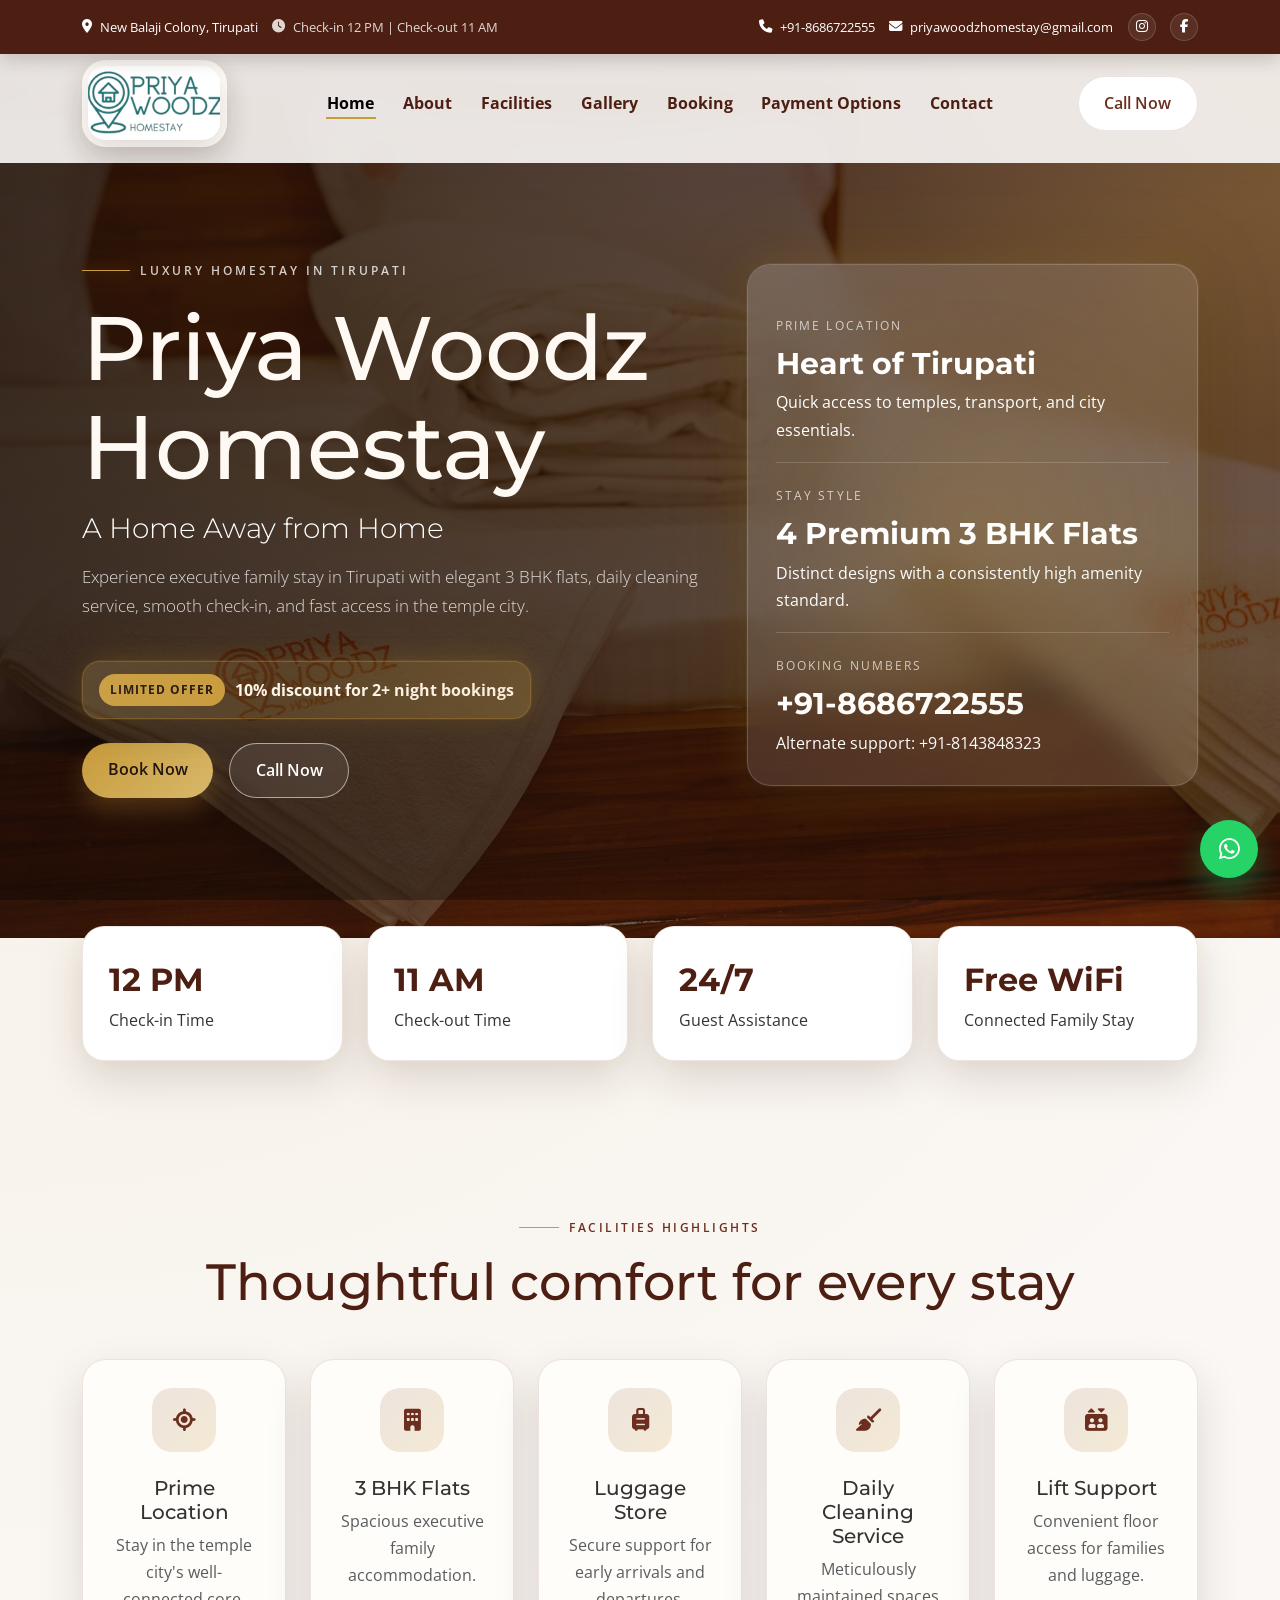
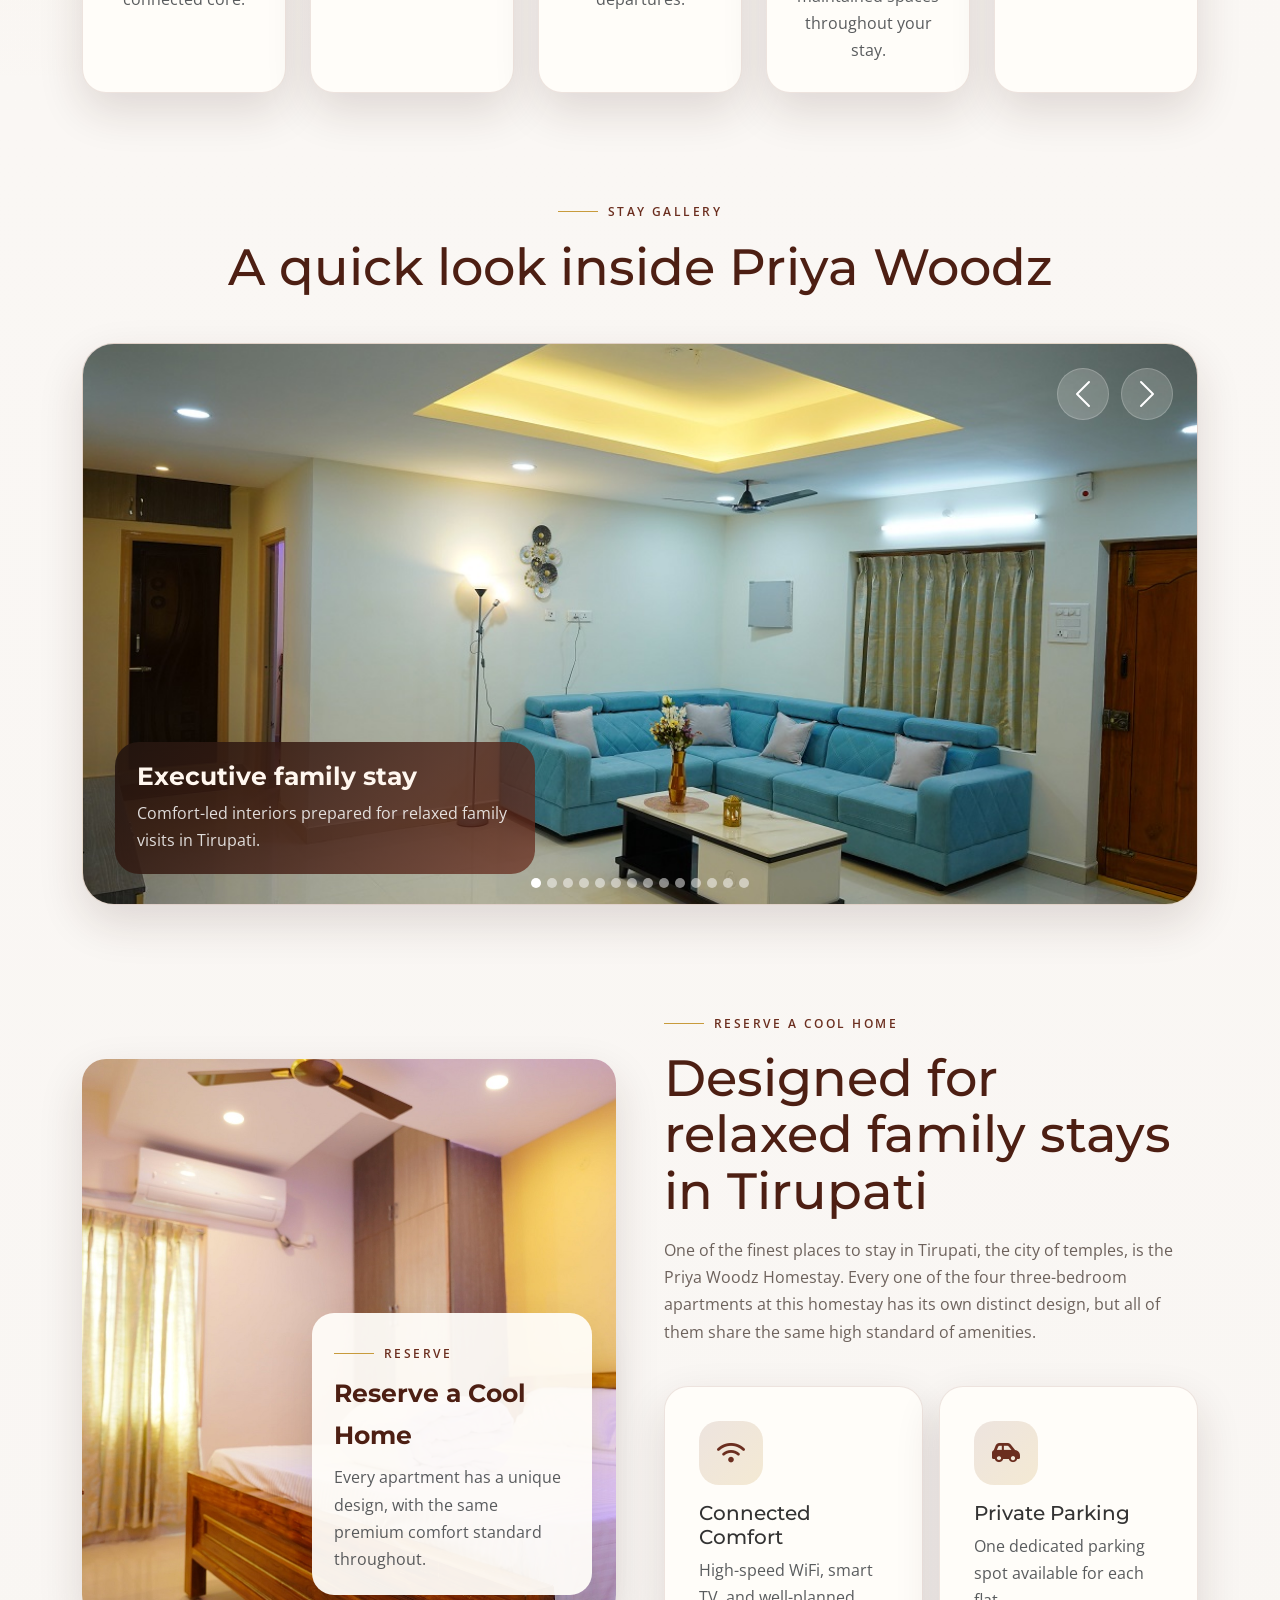
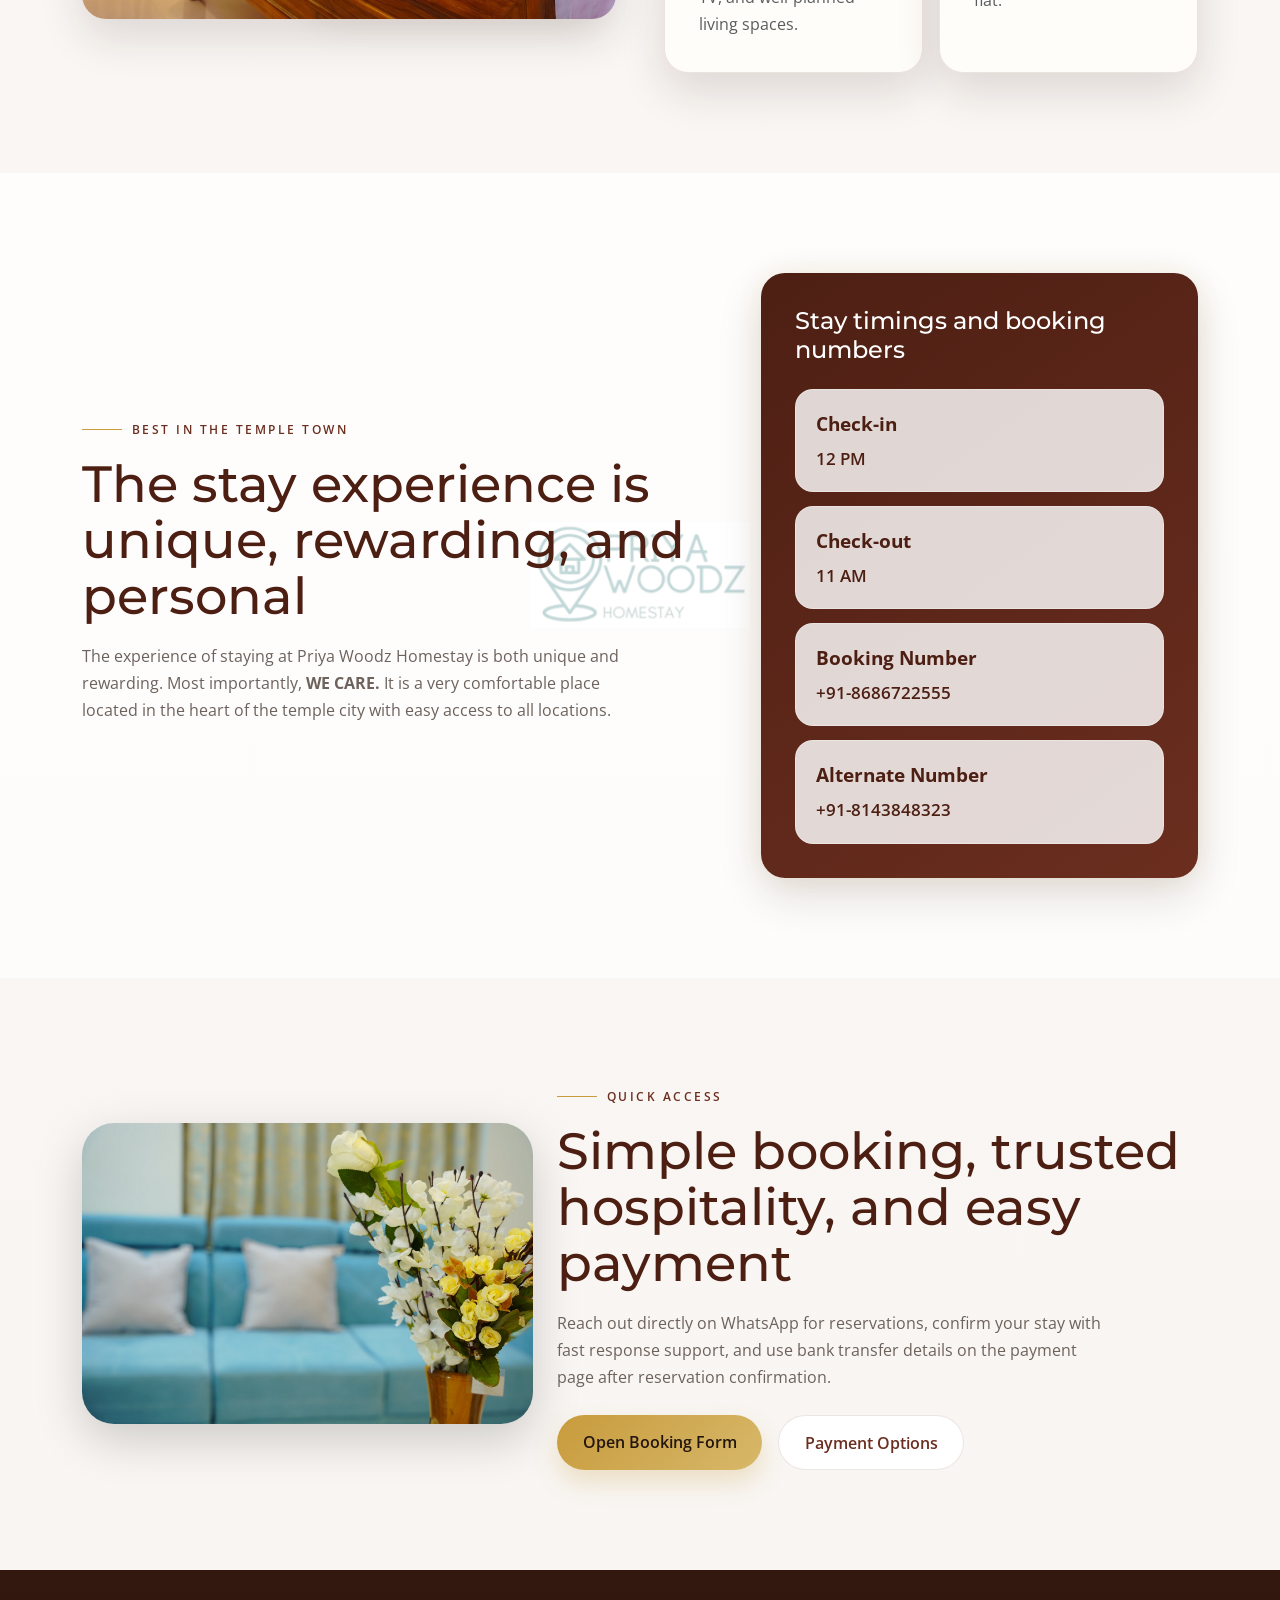
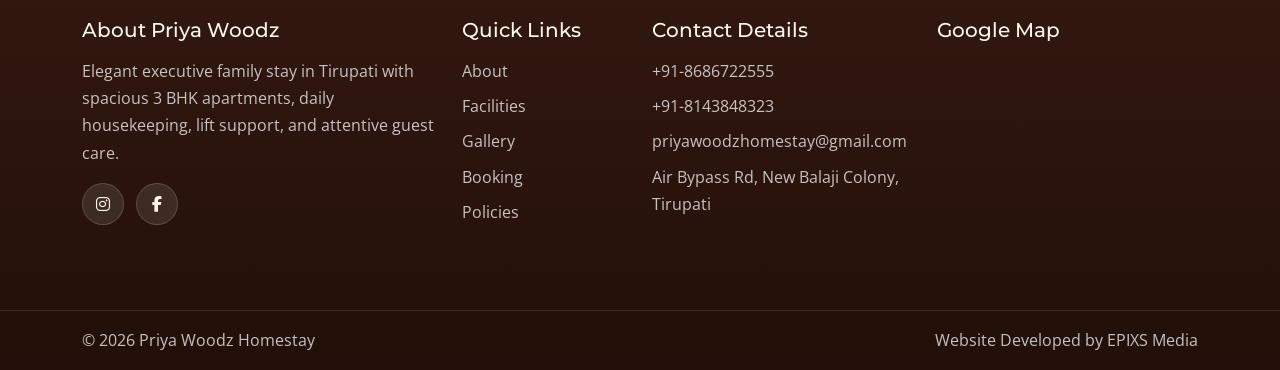
==== index.html @ ace5701f "Build Priya Woodz Homestay website" ====
﻿<!DOCTYPE html>
<html lang="en">
<head>
  <meta charset="UTF-8">
  <meta name="viewport" content="width=device-width, initial-scale=1.0">
  <title>Priya Woodz Homestay | Best Homestay in Tirupati</title>
      <meta name="description" content="Stay at Priya Woodz Homestay in Tirupati for elegant 3 BHK family accommodation, daily housekeeping, lift support, and easy booking.">
  <link rel="icon" type="image/png" href="Images/Logo Final.png">
  <link rel="apple-touch-icon" href="Images/Logo Final.png">
  <link rel="canonical" href="https://priyawoodzhomestay.com/">
  <meta name="robots" content="index, follow, max-image-preview:large">
  <meta name="theme-color" content="#6B2E1F">
  <meta property="og:title" content="Priya Woodz Homestay | Best Homestay in Tirupati">
  <meta property="og:description" content="Stay at Priya Woodz Homestay in Tirupati for elegant 3 BHK family accommodation, daily housekeeping, lift support, and easy booking.">
  <meta property="og:type" content="website">
  <meta property="og:site_name" content="Priya Woodz Homestay">
  <meta property="og:url" content="https://priyawoodzhomestay.com/">
  <meta property="og:image" content="https://priyawoodzhomestay.com/Images/Home-01.jpg">
  <meta property="og:locale" content="en_IN">
  <meta name="twitter:card" content="summary_large_image">
  <meta name="twitter:title" content="Priya Woodz Homestay | Best Homestay in Tirupati">
  <meta name="twitter:description" content="Stay at Priya Woodz Homestay in Tirupati for elegant 3 BHK family accommodation, daily housekeeping, lift support, and easy booking.">
  <meta name="twitter:image" content="https://priyawoodzhomestay.com/Images/Home-01.jpg">
  <link rel="preconnect" href="https://fonts.googleapis.com">
  <link rel="preconnect" href="https://fonts.gstatic.com" crossorigin>
  <link href="https://fonts.googleapis.com/css2?family=Montserrat:wght@500;600;700;800&family=Open+Sans:wght@300;400;500;600;700&display=swap" rel="stylesheet">
  <link href="https://cdn.jsdelivr.net/npm/bootstrap@5.3.3/dist/css/bootstrap.min.css" rel="stylesheet">
  <link href="https://cdnjs.cloudflare.com/ajax/libs/font-awesome/6.5.2/css/all.min.css" rel="stylesheet">
  <link href="https://unpkg.com/aos@2.3.1/dist/aos.css" rel="stylesheet">
  <link rel="stylesheet" href="css/style.css">
  <link rel="stylesheet" href="css/responsive.css">
  <script type="application/ld+json">
    {
      "@context":"https://schema.org",
      "@type":"LodgingBusiness",
      "name":"Priya Woodz Homestay",
      "image":"https://priyawoodzhomestay.com/Images/Home-01.jpg",
      "description":"Executive family stay in Tirupati with premium 3 BHK flats, daily cleaning, and direct WhatsApp booking.",
      "telephone":["+91-8686722555","+91-8143848323"],
      "email":"priyawoodzhomestay@gmail.com",
      "address":{"@type":"PostalAddress","streetAddress":"H.No. 23-8, 165/1A, Air Bypass Rd, New Balaji Colony","addressLocality":"Tirupati","addressRegion":"Andhra Pradesh","postalCode":"517501","addressCountry":"IN"},
      "checkinTime":"12:00",
      "checkoutTime":"11:00",
      "url":"https://priyawoodzhomestay.com/"
    }
  </script>
</head>
<body>
  <div class="topbar py-2"><div class="container d-flex flex-wrap justify-content-between gap-2"><div class="info-cluster"><a class="small-link" href="https://www.google.com/maps/place/Priyawoodz+Homestay+Tirupati/" target="_blank" rel="noopener"><i class="fa-solid fa-location-dot me-2"></i>New Balaji Colony, Tirupati</a><span><i class="fa-solid fa-clock me-2"></i>Check-in 12 PM | Check-out 11 AM</span></div><div class="link-cluster"><a class="small-link" href="tel:+918686722555"><i class="fa-solid fa-phone me-2"></i>+91-8686722555</a><a class="small-link" href="mailto:priyawoodzhomestay@gmail.com"><i class="fa-solid fa-envelope me-2"></i>priyawoodzhomestay@gmail.com</a><a class="small-link social-compact" href="https://www.instagram.com/priyawoodzhomestay_23/" target="_blank" rel="noopener" aria-label="Instagram"><i class="fa-brands fa-instagram"></i></a><a class="small-link social-compact" href="https://www.facebook.com/p/Priya-Woodz-Homestay-100086943254624/" target="_blank" rel="noopener" aria-label="Facebook"><i class="fa-brands fa-facebook-f"></i></a></div></div></div>
  <nav class="navbar navbar-expand-lg fixed-top">
    <div class="container">
      <a class="navbar-brand" href="index.html">
        <span class="brand-mark"><img src="Images/Logo Final.png" alt="Priya Woodz Homestay logo"></span>
      </a>
      <button class="navbar-toggler" type="button" data-bs-toggle="collapse" data-bs-target="#mainNav" aria-controls="mainNav" aria-expanded="false" aria-label="Toggle navigation">
        <span class="navbar-toggler-icon"></span>
      </button>
      <div class="collapse navbar-collapse" id="mainNav">
        <ul class="navbar-nav mx-auto mb-3 mb-lg-0">
          <li class="nav-item"><a class="nav-link" href="index.html">Home</a></li>
          <li class="nav-item"><a class="nav-link" href="about.html">About</a></li>
          <li class="nav-item"><a class="nav-link" href="facilities.html">Facilities</a></li>
          <li class="nav-item"><a class="nav-link" href="gallery.html">Gallery</a></li>
          <li class="nav-item"><a class="nav-link" href="booking.html">Booking</a></li>
          <li class="nav-item"><a class="nav-link" href="payment.html">Payment Options</a></li>
          <li class="nav-item"><a class="nav-link" href="contact.html">Contact</a></li>
        </ul>
        <div class="action-pills"><a class="btn btn-soft" href="tel:+918686722555">Call Now</a></div>
      </div>
    </div>
  </nav>
  <header class="hero">
    <div class="container">
      <div class="row align-items-center gy-5">
        <div class="col-lg-7" data-aos="fade-right">
          <span class="eyebrow">Luxury Homestay in Tirupati</span>
          <h1 class="display-title">Priya Woodz Homestay</h1>
          <h2 class="h3 fw-light mb-3">A Home Away from Home</h2>
          <p class="lead">Experience executive family stay in Tirupati with elegant 3 BHK flats, daily cleaning service, smooth check-in, and fast access in the temple city.</p>
          <div class="offer-highlight mt-4">
            <span class="offer-tag">Limited Offer</span>
            <strong>10% discount for 2+ night bookings</strong>
          </div>
          <div class="d-flex flex-wrap gap-3 mt-4">
            <a class="btn btn-brand" href="booking.html">Book Now</a>
            <a class="btn btn-outline-brand" href="tel:+918686722555">Call Now</a>
          </div>
        </div>
        <div class="col-lg-5" data-aos="zoom-in">
          <div class="hero-card">
            <div class="hero-stat"><span class="label">Prime Location</span><strong>Heart of Tirupati</strong><span>Quick access to temples, transport, and city essentials.</span></div>
            <div class="hero-stat"><span class="label">Stay Style</span><strong>4 Premium 3 BHK Flats</strong><span>Distinct designs with a consistently high amenity standard.</span></div>
            <div class="hero-stat"><span class="label">Booking Numbers</span><strong>+91-8686722555</strong><span>Alternate support: +91-8143848323</span></div>
          </div>
        </div>
      </div>
    </div>
  </header>
  <section class="stats-band pb-5">
    <div class="container">
      <div class="row g-4">
        <div class="col-sm-6 col-xl-3" data-aos="fade-up"><div class="stat-chip"><strong>12 PM</strong><span>Check-in Time</span></div></div>
        <div class="col-sm-6 col-xl-3" data-aos="fade-up" data-aos-delay="50"><div class="stat-chip"><strong>11 AM</strong><span>Check-out Time</span></div></div>
        <div class="col-sm-6 col-xl-3" data-aos="fade-up" data-aos-delay="100"><div class="stat-chip"><strong>24/7</strong><span>Guest Assistance</span></div></div>
        <div class="col-sm-6 col-xl-3" data-aos="fade-up" data-aos-delay="150"><div class="stat-chip"><strong>Free WiFi</strong><span>Connected Family Stay</span></div></div>
      </div>
    </div>
  </section>
  <section class="section-padding">
    <div class="container">
      <div class="text-center mb-5" data-aos="fade-up">
        <span class="section-subtitle">Facilities Highlights</span>
        <h2 class="section-title">Thoughtful comfort for every stay</h2>
      </div>
      <div class="row g-4">
        <div class="col-md-6 col-lg-4 col-xl" data-aos="zoom-in"><div class="feature-card text-center"><span class="feature-icon mb-4"><i class="fa-solid fa-location-crosshairs"></i></span><h3 class="h5">Prime Location</h3><p class="mb-0 text-muted">Stay in the temple city's well-connected core.</p></div></div>
        <div class="col-md-6 col-lg-4 col-xl" data-aos="zoom-in" data-aos-delay="50"><div class="feature-card text-center"><span class="feature-icon mb-4"><i class="fa-solid fa-building"></i></span><h3 class="h5">3 BHK Flats</h3><p class="mb-0 text-muted">Spacious executive family accommodation.</p></div></div>
        <div class="col-md-6 col-lg-4 col-xl" data-aos="zoom-in" data-aos-delay="100"><div class="feature-card text-center"><span class="feature-icon mb-4"><i class="fa-solid fa-suitcase-rolling"></i></span><h3 class="h5">Luggage Store</h3><p class="mb-0 text-muted">Secure support for early arrivals and departures.</p></div></div>
        <div class="col-md-6 col-lg-6 col-xl" data-aos="zoom-in" data-aos-delay="150"><div class="feature-card text-center"><span class="feature-icon mb-4"><i class="fa-solid fa-broom"></i></span><h3 class="h5">Daily Cleaning Service</h3><p class="mb-0 text-muted">Meticulously maintained spaces throughout your stay.</p></div></div>
        <div class="col-md-6 col-lg-6 col-xl" data-aos="zoom-in" data-aos-delay="200"><div class="feature-card text-center"><span class="feature-icon mb-4"><i class="fa-solid fa-elevator"></i></span><h3 class="h5">Lift Support</h3><p class="mb-0 text-muted">Convenient floor access for families and luggage.</p></div></div>
      </div>
    </div>
  </section>
  <section class="section-padding pt-0">
    <div class="container" data-aos="fade-up">
      <div class="text-center mb-5">
        <span class="section-subtitle">Stay Gallery</span>
        <h2 class="section-title">A quick look inside Priya Woodz</h2>
      </div>
      <div id="homeShowcaseCarousel" class="carousel slide carousel-fade carousel-shell" data-bs-ride="carousel">
        <div class="carousel-indicators">
          <button type="button" data-bs-target="#homeShowcaseCarousel" data-bs-slide-to="0" class="active" aria-current="true" aria-label="Slide 1"></button>
          <button type="button" data-bs-target="#homeShowcaseCarousel" data-bs-slide-to="1" aria-label="Slide 2"></button>
          <button type="button" data-bs-target="#homeShowcaseCarousel" data-bs-slide-to="2" aria-label="Slide 3"></button>
          <button type="button" data-bs-target="#homeShowcaseCarousel" data-bs-slide-to="3" aria-label="Slide 4"></button>
          <button type="button" data-bs-target="#homeShowcaseCarousel" data-bs-slide-to="4" aria-label="Slide 5"></button>
          <button type="button" data-bs-target="#homeShowcaseCarousel" data-bs-slide-to="5" aria-label="Slide 6"></button>
          <button type="button" data-bs-target="#homeShowcaseCarousel" data-bs-slide-to="6" aria-label="Slide 7"></button>
          <button type="button" data-bs-target="#homeShowcaseCarousel" data-bs-slide-to="7" aria-label="Slide 8"></button>
          <button type="button" data-bs-target="#homeShowcaseCarousel" data-bs-slide-to="8" aria-label="Slide 9"></button>
          <button type="button" data-bs-target="#homeShowcaseCarousel" data-bs-slide-to="9" aria-label="Slide 10"></button>
          <button type="button" data-bs-target="#homeShowcaseCarousel" data-bs-slide-to="10" aria-label="Slide 11"></button>
          <button type="button" data-bs-target="#homeShowcaseCarousel" data-bs-slide-to="11" aria-label="Slide 12"></button>
          <button type="button" data-bs-target="#homeShowcaseCarousel" data-bs-slide-to="12" aria-label="Slide 13"></button>
          <button type="button" data-bs-target="#homeShowcaseCarousel" data-bs-slide-to="13" aria-label="Slide 14"></button>
        </div>
        <div class="carousel-inner">
          <div class="carousel-item active">
            <img src="Images/Slide Show Pics/01.jpg" alt="Priya Woodz Homestay slide 1" loading="lazy">
            <div class="carousel-caption-custom"><h3>Executive family stay</h3><p>Comfort-led interiors prepared for relaxed family visits in Tirupati.</p></div>
          </div>
          <div class="carousel-item">
            <img src="Images/Slide Show Pics/11.jpg" alt="Priya Woodz Homestay slide 2" loading="lazy">
            <div class="carousel-caption-custom"><h3>Comfort-focused interiors</h3><p>Warm finishes and spacious layouts designed for a calm stay experience.</p></div>
          </div>
          <div class="carousel-item">
            <img src="Images/Slide Show Pics/111.jpg" alt="Priya Woodz Homestay slide 3" loading="lazy">
            <div class="carousel-caption-custom"><h3>Premium room details</h3><p>Thoughtful room styling with clean lines and guest-ready comfort.</p></div>
          </div>
          <div class="carousel-item">
            <img src="Images/Slide Show Pics/12.jpg" alt="Priya Woodz Homestay slide 4" loading="lazy">
            <div class="carousel-caption-custom"><h3>Spacious bedroom styling</h3><p>Bedrooms arranged for restful sleep and easy family occupancy.</p></div>
          </div>
          <div class="carousel-item">
            <img src="Images/Slide Show Pics/13.jpg" alt="Priya Woodz Homestay slide 5" loading="lazy">
            <div class="carousel-caption-custom"><h3>Refined stay experience</h3><p>A polished homestay atmosphere with practical comfort at every step.</p></div>
          </div>
          <div class="carousel-item">
            <img src="Images/Slide Show Pics/222.jpg" alt="Priya Woodz Homestay slide 6" loading="lazy">
            <div class="carousel-caption-custom"><h3>Relaxed family spaces</h3><p>Interiors that work well for conversation, rest, and longer stays.</p></div>
          </div>
          <div class="carousel-item">
            <img src="Images/Slide Show Pics/444.jpg" alt="Priya Woodz Homestay slide 7" loading="lazy">
            <div class="carousel-caption-custom"><h3>Warm room presentation</h3><p>Balanced design details that make each apartment feel inviting.</p></div>
          </div>
          <div class="carousel-item">
            <img src="Images/Slide Show Pics/555.jpg" alt="Priya Woodz Homestay slide 8" loading="lazy">
            <div class="carousel-caption-custom"><h3>Elegant interiors</h3><p>Well-maintained rooms and living zones with an executive family-stay feel.</p></div>
          </div>
          <div class="carousel-item">
            <img src="Images/Slide Show Pics/777.jpg" alt="Priya Woodz Homestay slide 9" loading="lazy">
            <div class="carousel-caption-custom"><h3>Homestay comfort</h3><p>Comfort and consistency across room variations and shared spaces.</p></div>
          </div>
          <div class="carousel-item">
            <img src="Images/Slide Show Pics/Galleryy.jpg" alt="Priya Woodz Homestay slide 10" loading="lazy">
            <div class="carousel-caption-custom"><h3>Gallery feature view</h3><p>A wider look at the style and layout of the homestay interiors.</p></div>
          </div>
          <div class="carousel-item">
            <img src="Images/Slide Show Pics/Galleryyy.jpg" alt="Priya Woodz Homestay slide 11" loading="lazy">
            <div class="carousel-caption-custom"><h3>Interior showcase</h3><p>Interior details curated to show the quality of the guest experience.</p></div>
          </div>
          <div class="carousel-item">
            <img src="Images/Slide Show Pics/Home-02-Slider.jpg" alt="Priya Woodz Homestay slide 12" loading="lazy">
            <div class="carousel-caption-custom"><h3>Guest-ready layout</h3><p>Practical, spacious accommodation designed for smooth family stays.</p></div>
          </div>
          <div class="carousel-item">
            <img src="Images/Slide Show Pics/Home-03.jpg" alt="Priya Woodz Homestay slide 13" loading="lazy">
            <div class="carousel-caption-custom"><h3>Family lounge detail</h3><p>Shared seating areas that make the homestay feel open and comfortable.</p></div>
          </div>
          <div class="carousel-item">
            <img src="Images/Slide Show Pics/Home-Page-Slider.jpg" alt="Priya Woodz Homestay slide 14" loading="lazy">
            <div class="carousel-caption-custom"><h3>Signature stay view</h3><p>A strong finishing image that reflects the full Priya Woodz experience.</p></div>
          </div>
        </div>
        <button class="carousel-control-prev" type="button" data-bs-target="#homeShowcaseCarousel" data-bs-slide="prev"><span class="carousel-control-prev-icon" aria-hidden="true"></span><span class="visually-hidden">Previous</span></button>
        <button class="carousel-control-next" type="button" data-bs-target="#homeShowcaseCarousel" data-bs-slide="next"><span class="carousel-control-next-icon" aria-hidden="true"></span><span class="visually-hidden">Next</span></button>
      </div>
    </div>
  </section>
  <section class="section-padding pt-0">
    <div class="container">
      <div class="row align-items-center g-5">
        <div class="col-lg-6" data-aos="fade-right">
          <div class="split-media">
            <img src="Images/Home-03.jpg" alt="Priya Woodz Homestay interior seating area" loading="lazy">
            <div class="floating-panel"><span class="section-subtitle mb-2">Reserve</span><strong>Reserve a Cool Home</strong><p class="mb-0 mt-2 text-muted">Every apartment has a unique design, with the same premium comfort standard throughout.</p></div>
          </div>
        </div>
        <div class="col-lg-6" data-aos="fade-left">
          <span class="section-subtitle">Reserve a Cool Home</span>
          <h2 class="section-title">Designed for relaxed family stays in Tirupati</h2>
          <p class="section-copy">One of the finest places to stay in Tirupati, the city of temples, is the Priya Woodz Homestay. Every one of the four three-bedroom apartments at this homestay has its own distinct design, but all of them share the same high standard of amenities.</p>
          <div class="row g-3 mt-4">
            <div class="col-sm-6"><div class="info-card h-100"><span class="mini-icon mb-3"><i class="fa-solid fa-wifi"></i></span><h3 class="h5">Connected Comfort</h3><p class="mb-0 text-muted">High-speed WiFi, smart TV, and well-planned living spaces.</p></div></div>
            <div class="col-sm-6"><div class="info-card h-100"><span class="mini-icon mb-3"><i class="fa-solid fa-car-side"></i></span><h3 class="h5">Private Parking</h3><p class="mb-0 text-muted">One dedicated parking spot available for each flat.</p></div></div>
          </div>
        </div>
      </div>
    </div>
  </section>
  <section class="section-padding bg-pattern">
    <div class="container">
      <div class="row align-items-center g-5">
        <div class="col-lg-7" data-aos="fade-up">
          <span class="section-subtitle">Best in the Temple Town</span>
          <h2 class="section-title">The stay experience is unique, rewarding, and personal</h2>
          <p class="section-copy">The experience of staying at Priya Woodz Homestay is both unique and rewarding. Most importantly, <strong>WE CARE.</strong> It is a very comfortable place located in the heart of the temple city with easy access to all locations.</p>
        </div>
        <div class="col-lg-5" data-aos="fade-left">
          <div class="experience-callout">
            <h3 class="h4 mb-4">Stay timings and booking numbers</h3>
            <ul class="timing-list">
              <li><strong>Check-in</strong>12 PM</li>
              <li><strong>Check-out</strong>11 AM</li>
              <li><strong>Booking Number</strong>+91-8686722555</li>
              <li><strong>Alternate Number</strong>+91-8143848323</li>
            </ul>
          </div>
        </div>
      </div>
    </div>
  </section>
  <section class="section-padding">
    <div class="container">
      <div class="row align-items-center g-4">
        <div class="col-lg-5" data-aos="fade-right"><img class="rounded-5 shadow-lg" src="Images/Home-01.jpg" alt="Bedroom at Priya Woodz Homestay" loading="lazy"></div>
        <div class="col-lg-7" data-aos="fade-left">
          <span class="section-subtitle">Quick Access</span>
          <h2 class="section-title">Simple booking, trusted hospitality, and easy payment</h2>
          <p class="section-copy">Reach out directly on WhatsApp for reservations, confirm your stay with fast response support, and use bank transfer details on the payment page after reservation confirmation.</p>
          <div class="d-flex flex-wrap gap-3 mt-4">
            <a class="btn btn-brand" href="booking.html">Open Booking Form</a>
            <a class="btn btn-soft" href="payment.html">Payment Options</a>
          </div>
        </div>
      </div>
    </div>
  </section>
  <footer class="footer pt-5">
    <div class="container pb-4">
      <div class="row g-4">
        <div class="col-lg-4"><h5>About Priya Woodz</h5><p>Elegant executive family stay in Tirupati with spacious 3 BHK apartments, daily housekeeping, lift support, and attentive guest care.</p><div class="footer-social"><a href="https://www.instagram.com/priyawoodzhomestay_23/" target="_blank" rel="noopener" aria-label="Instagram"><i class="fa-brands fa-instagram"></i></a><a href="https://www.facebook.com/p/Priya-Woodz-Homestay-100086943254624/" target="_blank" rel="noopener" aria-label="Facebook"><i class="fa-brands fa-facebook-f"></i></a></div></div>
        <div class="col-sm-6 col-lg-2"><h5>Quick Links</h5><div class="d-grid gap-2"><a href="about.html">About</a><a href="facilities.html">Facilities</a><a href="gallery.html">Gallery</a><a href="booking.html">Booking</a><a href="policies.html">Policies</a></div></div>
        <div class="col-sm-6 col-lg-3"><h5>Contact Details</h5><div class="d-grid gap-2"><a href="tel:+918686722555">+91-8686722555</a><a href="tel:+918143848323">+91-8143848323</a><a href="mailto:priyawoodzhomestay@gmail.com">priyawoodzhomestay@gmail.com</a><span>Air Bypass Rd, New Balaji Colony, Tirupati</span></div></div>
        <div class="col-lg-3"><h5>Google Map</h5><div class="footer-map"><iframe loading="lazy" src="https://www.google.com/maps/embed?pb=!1m18!1m12!1m3!1d31020.74804053328!2d79.37303787431638!3d13.621620900000005!2m3!1f0!2f0!3f0!3m2!1i1024!2i768!4f13.1!3m3!1m2!1s0x3a4d4b88563f9f0f%3A0xd2ddbffbb94ac83d!2sPriyawoodz%20Homestay%20Tirupati!5e0!3m2!1sen!2sus!4v1773125537914!5m2!1sen!2sus" allowfullscreen="" referrerpolicy="no-referrer-when-downgrade"></iframe></div></div>
      </div>
    </div>
    <div class="footer-bottom py-3"><div class="container d-flex flex-wrap justify-content-between gap-2"><span>&copy; 2026 Priya Woodz Homestay</span><span>Website Developed by EPIXS Media</span></div></div>
  </footer>
  <a class="whatsapp-float" href="https://wa.me/918686722555" target="_blank" rel="noopener" aria-label="Chat on WhatsApp"><i class="fa-brands fa-whatsapp fs-4"></i></a>
  <script src="https://cdn.jsdelivr.net/npm/bootstrap@5.3.3/dist/js/bootstrap.bundle.min.js"></script>
  <script src="https://unpkg.com/aos@2.3.1/dist/aos.js"></script>
  <script src="js/main.js"></script>
</body>
</html>
---- css/style.css ----
﻿:root {
  --primary: #6b2e1f;
  --primary-dark: #4d1f13;
  --accent: #c89b3c;
  --bg: #f8f5f2;
  --surface: #fffdf9;
  --text: #333333;
  --muted: #6d625c;
  --border: rgba(107, 46, 31, 0.12);
  --shadow: 0 18px 45px rgba(56, 29, 18, 0.14);
  --radius: 24px;
  --radius-sm: 16px;
  --transition: all 0.35s ease;
}

* {
  box-sizing: border-box;
}

html {
  scroll-behavior: smooth;
  overflow-x: hidden;
}

body {
  margin: 0;
  font-family: "Open Sans", sans-serif;
  color: var(--text);
  background:
    radial-gradient(circle at top left, rgba(200, 155, 60, 0.12), transparent 32%),
    linear-gradient(180deg, #fbf8f5 0%, var(--bg) 100%);
  line-height: 1.7;
  overflow-x: hidden;
}

body,
button,
input,
select,
textarea,
.nav-link,
.btn {
  font-family: "Open Sans", sans-serif;
}

h1,
h2,
h3,
h4,
h5,
h6,
.section-title,
.display-title {
  font-family: "Montserrat", sans-serif;
}

img {
  max-width: 100%;
  display: block;
}

a {
  color: inherit;
  text-decoration: none;
}

section {
  position: relative;
}

.section-padding {
  padding: 100px 0;
}

.section-subtitle {
  display: inline-flex;
  align-items: center;
  gap: 10px;
  text-transform: uppercase;
  letter-spacing: 0.2em;
  font-size: 0.78rem;
  color: var(--primary);
  font-weight: 600;
  margin-bottom: 16px;
}

.section-subtitle::before {
  content: "";
  width: 40px;
  height: 1px;
  background: var(--accent);
}

.section-title,
.display-title {
  font-family: "Montserrat", sans-serif;
  color: var(--primary-dark);
  line-height: 1.1;
}

.section-title {
  font-size: clamp(2rem, 4vw, 3.4rem);
  margin-bottom: 18px;
}

.section-copy {
  color: var(--muted);
  max-width: 62ch;
}

.btn {
  border-radius: 999px;
  padding: 0.9rem 1.6rem;
  font-weight: 600;
  transition: var(--transition);
}

.btn-brand {
  background: linear-gradient(135deg, var(--accent), #d7b86a);
  color: #23150f;
  border: none;
  box-shadow: 0 12px 25px rgba(200, 155, 60, 0.25);
}

.btn-brand:hover,
.btn-brand:focus {
  transform: translateY(-2px);
  color: #23150f;
}

.btn-outline-brand {
  border: 1px solid rgba(255, 255, 255, 0.55);
  color: #ffffff;
  background: rgba(255, 255, 255, 0.08);
  backdrop-filter: blur(6px);
}

.btn-outline-brand:hover,
.btn-outline-brand:focus {
  background: #ffffff;
  color: var(--primary);
}

.btn-soft {
  border: 1px solid var(--border);
  background: #ffffff;
  color: var(--primary);
}

.btn-soft:hover,
.btn-soft:focus {
  border-color: var(--accent);
  color: var(--primary-dark);
  transform: translateY(-2px);
}

.topbar {
  position: fixed;
  top: 0;
  left: 0;
  right: 0;
  z-index: 1045;
  background: var(--primary-dark);
  color: rgba(255, 255, 255, 0.82);
  font-size: 0.84rem;
  box-shadow: 0 6px 18px rgba(33, 15, 9, 0.18);
}

.topbar .container {
  min-height: 38px;
}

.topbar .small-link {
  color: #ffffff;
}

.topbar .info-cluster,
.topbar .link-cluster {
  display: flex;
  flex-wrap: wrap;
  align-items: center;
  gap: 0.9rem;
}

.topbar .info-cluster {
  row-gap: 0.35rem;
}

.topbar .link-cluster {
  justify-content: flex-end;
}

.topbar .small-link,
.topbar .info-cluster span {
  display: inline-flex;
  align-items: center;
  line-height: 1.2;
}

.topbar .social-compact {
  width: 28px;
  height: 28px;
  display: inline-flex;
  align-items: center;
  justify-content: center;
  border-radius: 50%;
  background: rgba(255, 255, 255, 0.08);
  border: 1px solid rgba(255, 255, 255, 0.14);
  line-height: 1;
  flex-shrink: 0;
}

.topbar .social-compact i {
  margin: 0;
}

.navbar {
  top: 44px;
  min-height: 104px;
  padding: 1rem 0;
  background: rgba(248, 245, 242, 0.92);
  backdrop-filter: blur(14px);
  box-shadow: 0 10px 30px rgba(61, 36, 25, 0.08);
  transition: var(--transition);
}

.navbar.sticky {
  background: rgba(248, 245, 242, 0.94);
  backdrop-filter: blur(16px);
  box-shadow: 0 10px 30px rgba(61, 36, 25, 0.08);
}

.navbar-brand {
  display: flex;
  align-items: center;
  justify-content: center;
  padding: 0.4rem;
  border-radius: 24px;
  background: rgba(255, 253, 249, 0.96);
  box-shadow: 0 12px 28px rgba(61, 36, 25, 0.12);
}

.navbar-toggler {
  border: 1px solid rgba(107, 46, 31, 0.16);
  border-radius: 16px;
  padding: 0.55rem 0.7rem;
  background: rgba(255, 253, 249, 0.96);
  box-shadow: 0 8px 22px rgba(61, 36, 25, 0.08);
}

.navbar-toggler:focus {
  box-shadow: 0 0 0 0.2rem rgba(200, 155, 60, 0.24);
}

.navbar-toggler-icon {
  width: 1.25rem;
  height: 1.25rem;
  background-image: url("data:image/svg+xml,%3csvg xmlns='http://www.w3.org/2000/svg' viewBox='0 0 30 30'%3e%3cpath stroke='rgba%2877,31,19,0.92%29' stroke-linecap='round' stroke-miterlimit='10' stroke-width='2.3' d='M4 7h22M4 15h22M4 23h22'/%3e%3c/svg%3e");
}

.brand-mark {
  width: 132px;
  height: 74px;
  border-radius: 18px;
  overflow: hidden;
  box-shadow: 0 12px 30px rgba(61, 36, 25, 0.16);
  background: #fff;
  padding: 0;
  display: inline-flex;
  align-items: center;
  justify-content: center;
}

.brand-mark img {
  width: 100%;
  height: 100%;
  object-fit: contain;
  transform: scale(1.08);
  transform-origin: center;
}

.nav-link {
  font-weight: 700;
  color: var(--primary-dark);
  position: relative;
  padding-left: 0.9rem !important;
  padding-right: 0.9rem !important;
  text-shadow: none;
}

.nav-link::after {
  content: "";
  position: absolute;
  left: 0.8rem;
  right: 0.8rem;
  bottom: 0.35rem;
  height: 2px;
  background: var(--accent);
  transform: scaleX(0);
  transform-origin: center;
  transition: var(--transition);
}

.nav-link:hover::after,
.nav-link.active::after {
  transform: scaleX(1);
}

.nav-link:hover,
.nav-link:focus,
.nav-link.active {
  color: #000000;
}

.action-pills {
  display: flex;
  gap: 12px;
}

.action-pills .btn {
  white-space: nowrap;
}

.hero {
  min-height: 100vh;
  display: flex;
  align-items: center;
  color: #ffffff;
  padding-top: 252px;
  padding-bottom: 140px;
  background:
    linear-gradient(120deg, rgba(27, 14, 9, 0.84), rgba(59, 28, 18, 0.48)),
    url("../Images/Home-Page-Slider.jpg") center/cover no-repeat;
}

.hero::after {
  content: "";
  position: absolute;
  inset: 0;
  background:
    radial-gradient(circle at top right, rgba(200, 155, 60, 0.26), transparent 28%),
    linear-gradient(180deg, rgba(0, 0, 0, 0.08), rgba(0, 0, 0, 0.32));
}

.hero .container {
  position: relative;
  z-index: 1;
}

.eyebrow {
  display: inline-flex;
  align-items: center;
  gap: 10px;
  text-transform: uppercase;
  letter-spacing: 0.24em;
  font-size: 0.78rem;
  font-weight: 600;
  color: rgba(255, 255, 255, 0.78);
}

.hero .eyebrow {
  animation: heroEyebrowPulse 2.4s ease-in-out infinite;
  text-shadow: 0 0 14px rgba(200, 155, 60, 0.08);
}

.eyebrow::before {
  content: "";
  width: 48px;
  height: 1px;
  background: var(--accent);
}

.hero .eyebrow::before {
  box-shadow: 0 0 14px rgba(200, 155, 60, 0.55);
}

.display-title {
  font-size: clamp(3rem, 7vw, 5.8rem);
  color: #fff9f3;
  margin: 18px 0 16px;
}

.hero p.lead {
  max-width: 42rem;
  color: rgba(255, 255, 255, 0.82);
  font-size: 1.08rem;
}

.offer-highlight {
  display: inline-flex;
  flex-wrap: wrap;
  align-items: center;
  gap: 10px;
  padding: 12px 16px;
  border-radius: 18px;
  background: rgba(200, 155, 60, 0.18);
  border: 1px solid rgba(200, 155, 60, 0.34);
  color: #fff6e9;
  position: relative;
  overflow: hidden;
  box-shadow:
    0 14px 28px rgba(18, 9, 5, 0.16),
    0 0 0 1px rgba(200, 155, 60, 0.12),
    0 0 26px rgba(200, 155, 60, 0.18),
    0 0 54px rgba(200, 155, 60, 0.12);
}

.offer-highlight::after {
  content: "";
  position: absolute;
  inset: 0;
  background: linear-gradient(120deg, rgba(255, 255, 255, 0.06), transparent 45%, rgba(200, 155, 60, 0.1));
  pointer-events: none;
}

.offer-highlight strong {
  font-size: 1rem;
  line-height: 1.4;
}

.offer-tag {
  display: inline-flex;
  align-items: center;
  padding: 0.35rem 0.7rem;
  border-radius: 999px;
  background: var(--accent);
  color: #23150f;
  font-size: 0.78rem;
  font-weight: 700;
  text-transform: uppercase;
  letter-spacing: 0.08em;
}

.hero-card {
  position: relative;
  background: rgba(255, 250, 244, 0.12);
  border: 1px solid rgba(255, 255, 255, 0.18);
  border-radius: var(--radius);
  padding: 28px;
  backdrop-filter: blur(16px);
  box-shadow:
    0 22px 48px rgba(22, 10, 5, 0.28),
    0 0 0 1px rgba(255, 255, 255, 0.06),
    0 0 44px rgba(200, 155, 60, 0.16),
    0 0 88px rgba(200, 155, 60, 0.12);
}

.hero-card::before {
  content: "";
  position: absolute;
  inset: -14px;
  border-radius: calc(var(--radius) + 14px);
  background: radial-gradient(circle at 50% 50%, rgba(200, 155, 60, 0.22), rgba(200, 155, 60, 0.08) 42%, transparent 72%);
  filter: blur(18px);
  opacity: 0.9;
  z-index: -1;
  pointer-events: none;
}

.hero-card::after {
  content: "";
  position: absolute;
  inset: 0;
  border-radius: var(--radius);
  background: linear-gradient(135deg, rgba(255, 255, 255, 0.08), transparent 35%, rgba(200, 155, 60, 0.08));
  pointer-events: none;
}

.hero-card .label {
  text-transform: uppercase;
  letter-spacing: 0.18em;
  font-size: 0.72rem;
  color: rgba(255, 255, 255, 0.7);
}

.hero-stat {
  padding: 18px 0;
  border-bottom: 1px solid rgba(255, 255, 255, 0.16);
}

.hero-stat:last-child {
  border-bottom: none;
  padding-bottom: 0;
}

.hero-stat strong {
  display: block;
  font-size: 1.9rem;
  font-family: "Montserrat", sans-serif;
}

.feature-card,
.info-card,
.contact-card,
.policy-card,
.booking-card,
.payment-card,
.gallery-card {
  background: var(--surface);
  border: 1px solid var(--border);
  border-radius: var(--radius);
  box-shadow: var(--shadow);
}

.feature-card {
  padding: 28px;
  height: 100%;
  transition: var(--transition);
}

.feature-card:hover,
.gallery-card:hover,
.facility-card:hover {
  transform: translateY(-6px);
}

.feature-icon,
.facility-icon,
.mini-icon {
  width: 64px;
  height: 64px;
  display: inline-flex;
  align-items: center;
  justify-content: center;
  border-radius: 20px;
  background: linear-gradient(135deg, rgba(107, 46, 31, 0.12), rgba(200, 155, 60, 0.2));
  color: var(--primary);
  font-size: 1.4rem;
}

.split-media {
  position: relative;
}

.split-media img {
  border-radius: var(--radius);
  box-shadow: var(--shadow);
  object-fit: cover;
  min-height: 560px;
}

.floating-panel {
  position: absolute;
  right: 24px;
  bottom: 24px;
  background: rgba(255, 253, 249, 0.94);
  padding: 22px;
  border-radius: 22px;
  max-width: 280px;
  box-shadow: var(--shadow);
}

.floating-panel strong {
  display: block;
  font-family: "Montserrat", sans-serif;
  color: var(--primary-dark);
  font-size: 1.55rem;
}

.facilities-banner,
.page-hero {
  margin-top: 44px;
  padding: 180px 0 90px;
  color: #ffffff;
  background:
    linear-gradient(120deg, rgba(30, 15, 10, 0.8), rgba(69, 34, 23, 0.42)),
    url("../Images/About-Us.jpg") center/cover no-repeat;
}

.facilities-banner.facilities-page {
  background-image:
    linear-gradient(120deg, rgba(30, 15, 10, 0.8), rgba(69, 34, 23, 0.42)),
    url("../Images/Home-offer.jpg");
}

.facilities-banner.gallery-page {
  background-image:
    linear-gradient(120deg, rgba(30, 15, 10, 0.8), rgba(69, 34, 23, 0.42)),
    url("../Images/Galleryyy.jpg");
}

.facilities-banner.booking-page {
  background-image:
    linear-gradient(120deg, rgba(30, 15, 10, 0.8), rgba(69, 34, 23, 0.42)),
    url("../Images/Home-02-Slider.jpg");
}

.facilities-banner.contact-page {
  background-image:
    linear-gradient(120deg, rgba(30, 15, 10, 0.8), rgba(69, 34, 23, 0.42)),
    url("../Images/Home-Address.jpg");
}

.facilities-banner.payment-page {
  background-image:
    linear-gradient(120deg, rgba(30, 15, 10, 0.8), rgba(69, 34, 23, 0.42)),
    url("../Images/Payment-Options.jpg");
}

.facilities-banner.policy-page {
  background-image:
    linear-gradient(120deg, rgba(30, 15, 10, 0.8), rgba(69, 34, 23, 0.42)),
    url("../Images/Aboutt.jpg");
}

.page-hero p,
.facilities-banner p {
  color: rgba(255, 255, 255, 0.82);
  max-width: 46rem;
}

.stats-band {
  margin-top: -36px;
  position: relative;
  z-index: 2;
}

.carousel-shell {
  position: relative;
  overflow: hidden;
  border-radius: 32px;
  background: linear-gradient(145deg, rgba(107, 46, 31, 0.08), rgba(200, 155, 60, 0.12));
  border: 1px solid var(--border);
  box-shadow: var(--shadow);
}

.carousel-shell .carousel-item img {
  width: 100%;
  height: 560px;
  object-fit: cover;
}

.carousel-caption-custom {
  position: absolute;
  left: 32px;
  right: 32px;
  bottom: 30px;
  z-index: 2;
  display: inline-flex;
  flex-direction: column;
  gap: 8px;
  max-width: 420px;
  padding: 20px 22px;
  border-radius: 24px;
  background: linear-gradient(135deg, rgba(35, 21, 15, 0.92), rgba(107, 46, 31, 0.74));
  color: #fff7ef;
}

.carousel-caption-custom span {
  font-size: 0.78rem;
  letter-spacing: 0.16em;
  text-transform: uppercase;
  color: rgba(255, 255, 255, 0.72);
}

.carousel-caption-custom h3 {
  margin: 0;
  font-size: 1.55rem;
  font-weight: 700;
}

.carousel-caption-custom p {
  margin: 0;
  color: rgba(255, 255, 255, 0.84);
}

.carousel-shell .carousel-control-prev,
.carousel-shell .carousel-control-next {
  width: 52px;
  height: 52px;
  top: 24px;
  bottom: auto;
  border-radius: 50%;
  background: rgba(255, 253, 249, 0.18);
  border: 1px solid rgba(255, 255, 255, 0.2);
  opacity: 1;
}

.carousel-shell .carousel-control-prev {
  left: auto;
  right: 88px;
}

.carousel-shell .carousel-control-next {
  right: 24px;
}

.carousel-shell .carousel-indicators {
  margin-bottom: 1rem;
}

.carousel-shell .carousel-indicators [data-bs-target] {
  width: 10px;
  height: 10px;
  border-radius: 50%;
  border: 0;
}

.stat-chip {
  background: #fff;
  border-radius: 22px;
  border: 1px solid var(--border);
  box-shadow:
    var(--shadow),
    0 0 24px rgba(200, 155, 60, 0.06);
  padding: 26px;
  height: 100%;
}

.stat-chip strong {
  display: block;
  font-size: 2rem;
  color: var(--primary-dark);
  font-family: "Montserrat", sans-serif;
}

.experience-callout {
  padding: 34px;
  background: linear-gradient(145deg, var(--primary-dark), var(--primary));
  border-radius: var(--radius);
  color: #fff;
  box-shadow:
    var(--shadow),
    0 0 28px rgba(200, 155, 60, 0.12);
}

.timing-list,
.contact-list,
.policy-list,
.bank-list {
  display: grid;
  gap: 14px;
  margin: 0;
  padding: 0;
  list-style: none;
}

.timing-list li,
.contact-list li,
.policy-list li,
.bank-list li {
  padding: 18px 20px;
  border-radius: 18px;
  background: rgba(255, 255, 255, 0.82);
  border: 1px solid rgba(255, 255, 255, 0.3);
  color: var(--primary-dark);
  font-size: 1.05rem;
  font-weight: 600;
}

.timing-list strong,
.contact-list strong,
.policy-list strong,
.bank-list strong {
  display: block;
  color: var(--primary-dark);
  margin-bottom: 4px;
  font-size: 1.2rem;
  font-weight: 700;
}

.facility-card {
  height: 100%;
  padding: 28px;
  border-radius: var(--radius-sm);
  border: 1px solid var(--border);
  background: rgba(255, 253, 249, 0.94);
  box-shadow:
    var(--shadow),
    0 0 20px rgba(200, 155, 60, 0.05);
  transition: var(--transition);
}

.hero-card:hover,
.offer-highlight:hover,
.stat-chip:hover,
.experience-callout:hover,
.feature-card:hover,
.facility-card:hover,
.info-card:hover,
.booking-card:hover,
.payment-card:hover,
.contact-card:hover,
.policy-card:hover {
  box-shadow:
    0 20px 48px rgba(56, 29, 18, 0.18),
    0 0 36px rgba(200, 155, 60, 0.18),
    0 0 68px rgba(200, 155, 60, 0.12);
}

@keyframes heroEyebrowPulse {
  0%,
  100% {
    opacity: 0.84;
    text-shadow: 0 0 10px rgba(200, 155, 60, 0.08);
  }

  50% {
    opacity: 1;
    text-shadow: 0 0 18px rgba(200, 155, 60, 0.34);
  }
}

@media (prefers-reduced-motion: reduce) {
  .hero .eyebrow {
    animation: none;
  }
}

.facility-card ul {
  list-style: none;
  padding: 0;
  margin: 18px 0 0;
  display: grid;
  gap: 10px;
}

.facility-card li {
  position: relative;
  padding-left: 18px;
  color: var(--muted);
}

.facility-card li::before {
  content: "";
  position: absolute;
  left: 0;
  top: 12px;
  width: 7px;
  height: 7px;
  border-radius: 50%;
  background: var(--accent);
}

.gallery-grid {
  column-count: 3;
  column-gap: 22px;
}

.gallery-item {
  break-inside: avoid;
  margin-bottom: 22px;
}

.gallery-card {
  overflow: hidden;
}

.gallery-card img {
  transition: transform 0.5s ease;
  width: 100%;
}

.gallery-card:hover img {
  transform: scale(1.06);
}

.gallery-overlay {
  position: absolute;
  inset: auto 20px 20px;
  background: linear-gradient(135deg, rgba(35, 21, 15, 0.92), rgba(107, 46, 31, 0.74));
  color: #fff;
  border-radius: 18px;
  padding: 14px 16px;
}

.gallery-overlay span {
  display: block;
  font-size: 0.8rem;
  color: rgba(255, 255, 255, 0.72);
  letter-spacing: 0.08em;
  text-transform: uppercase;
}

.booking-card,
.payment-card,
.contact-card,
.policy-card,
.info-card {
  padding: 34px;
}

.form-control,
.form-select {
  border-radius: 16px;
  padding: 0.9rem 1rem;
  border: 1px solid rgba(107, 46, 31, 0.18);
}

.form-control:focus,
.form-select:focus {
  box-shadow: 0 0 0 0.22rem rgba(200, 155, 60, 0.2);
  border-color: var(--accent);
}

.booking-note {
  background: linear-gradient(135deg, rgba(200, 155, 60, 0.18), rgba(107, 46, 31, 0.08));
  border: 1px solid rgba(200, 155, 60, 0.24);
  border-radius: 18px;
  padding: 18px 20px;
}

.contact-map iframe {
  width: 100%;
  min-height: 420px;
  border: 0;
  border-radius: var(--radius);
  box-shadow: var(--shadow);
}

.footer {
  background:
    linear-gradient(180deg, #32180f 0%, #220f09 100%);
  color: rgba(255, 255, 255, 0.74);
}

.footer h5 {
  color: #fff6ec;
  font-family: "Montserrat", sans-serif;
  margin-bottom: 1rem;
}

.footer a:hover {
  color: #ffffff;
}

.footer-social {
  display: flex;
  gap: 12px;
  align-items: center;
  margin-top: 8px;
}

.footer-social a {
  width: 42px;
  height: 42px;
  display: inline-flex;
  align-items: center;
  justify-content: center;
  border-radius: 50%;
  background: rgba(255, 255, 255, 0.1);
  border: 1px solid rgba(255, 255, 255, 0.16);
  color: #fff6ec;
  transition: var(--transition);
}

.footer-social a:hover,
.footer-social a:focus {
  background: var(--accent);
  border-color: var(--accent);
  color: #23150f;
  transform: translateY(-2px);
}

.footer-map iframe {
  width: 100%;
  min-height: 220px;
  border: 0;
  border-radius: 18px;
}

.footer-bottom {
  border-top: 1px solid rgba(255, 255, 255, 0.1);
}

.whatsapp-float {
  position: fixed;
  right: 22px;
  bottom: 22px;
  width: 58px;
  height: 58px;
  display: inline-flex;
  align-items: center;
  justify-content: center;
  border-radius: 50%;
  background: #25d366;
  color: #ffffff;
  box-shadow: 0 14px 30px rgba(37, 211, 102, 0.35);
  z-index: 1030;
}

.flatpickr-input[readonly] {
  background: #fff;
}

.text-accent {
  color: var(--accent);
}

.bg-pattern {
  background:
    linear-gradient(rgba(255, 255, 255, 0.72), rgba(255, 255, 255, 0.72)),
    url("../Images/Logo Final.png") center/220px no-repeat;
}
---- css/responsive.css ----
﻿@media (max-width: 1199.98px) {
  .gallery-grid {
    column-count: 2;
  }

  .split-media img {
    min-height: 420px;
  }
}

@media (max-width: 991.98px) {
  .section-padding {
    padding: 80px 0;
  }

  .navbar-brand {
    padding: 0.35rem;
  }

  .brand-mark {
    width: 112px;
    height: 64px;
  }

  .navbar-collapse {
    background: rgba(248, 245, 242, 0.98);
    margin-top: 14px;
    border-radius: 22px;
    padding: 18px;
    box-shadow: var(--shadow);
  }

  .navbar-nav {
    gap: 0.2rem;
  }

  .nav-link {
    display: block;
    padding: 0.95rem 1rem !important;
    border-radius: 14px;
  }

  .nav-link::after {
    display: none;
  }

  .nav-link:hover,
  .nav-link:focus,
  .nav-link.active {
    background: rgba(200, 155, 60, 0.14);
    color: var(--primary-dark);
  }

  .action-pills {
    flex-direction: column;
    margin-top: 0.5rem;
  }

  .action-pills .btn {
    width: 100%;
    text-align: center;
  }

  .hero {
    min-height: auto;
    padding: 164px 0 90px;
  }

  .display-title {
    font-size: clamp(2.9rem, 9vw, 4.6rem);
  }

  .hero-card {
    padding: 24px;
  }

  .hero-stat strong {
    font-size: 1.65rem;
  }

  .floating-panel {
    position: static;
    margin-top: 20px;
    max-width: none;
  }

  .stats-band {
    margin-top: 0;
  }

  .carousel-shell .carousel-item img {
    height: 460px;
  }
}

@media (max-width: 767.98px) {
  html,
  body {
    overflow-x: hidden;
  }

  .container,
  .container-fluid,
  .row,
  .hero,
  .section-padding,
  .carousel-shell,
  .footer {
    max-width: 100%;
  }

  .topbar {
    display: none;
  }

  .navbar {
    position: fixed !important;
    top: 0;
    min-height: 88px;
    padding: 0.75rem 0;
    z-index: 1040;
  }

  .navbar > .container {
    flex-wrap: nowrap;
    align-items: center;
  }

  .navbar {
    padding: 0.75rem 0;
  }

  .display-title {
    font-size: 2.55rem;
  }

  .section-title {
    font-size: 2rem;
  }

  .hero .eyebrow {
    font-size: 0.72rem;
    letter-spacing: 0.16em;
  }

  .hero p.lead {
    font-size: 1rem;
  }

  .gallery-grid {
    column-count: 1;
  }

  .feature-card,
  .info-card,
  .facility-card {
    text-align: center !important;
  }

  .feature-card,
  .booking-card,
  .payment-card,
  .contact-card,
  .policy-card,
  .info-card,
  .facility-card {
    padding: 24px;
  }

  .feature-icon,
  .facility-icon,
  .mini-icon {
    display: flex !important;
    margin-left: auto !important;
    margin-right: auto !important;
  }

  .facility-card ul,
  .timing-list,
  .contact-list,
  .policy-list,
  .bank-list {
    justify-items: center;
    text-align: center;
  }

  .facility-card li {
    padding-left: 0;
    text-align: center;
  }

  .facility-card li::before {
    display: none;
  }

  .brand-mark {
    width: 86px;
    height: 50px;
    border-radius: 14px;
  }

  .navbar-toggler {
    padding: 0.48rem 0.62rem;
    margin-left: auto;
    flex-shrink: 0;
  }

  .facilities-banner,
  .page-hero {
    margin-top: 0;
    padding: 150px 0 70px;
  }

  .footer,
  .footer h5,
  .footer p,
  .footer a,
  .footer span {
    text-align: center !important;
  }

  .footer .row > div {
    display: flex;
    flex-direction: column;
    align-items: center !important;
    justify-content: center;
  }

  .footer .d-grid {
    justify-items: center !important;
    width: 100%;
  }

  .footer-social {
    justify-content: center !important;
    width: 100%;
  }

  .footer-map {
    width: 100%;
  }

  .footer-bottom .container {
    justify-content: center !important;
    text-align: center;
  }

  .whatsapp-float {
    right: 16px;
    bottom: 16px;
  }

  .carousel-shell .carousel-item img {
    height: 320px;
  }

  .carousel-caption-custom {
    left: 16px;
    right: 16px;
    bottom: 16px;
    padding: 16px 18px;
    max-width: none;
  }

  .carousel-caption-custom h3 {
    font-size: 1.12rem;
  }

  .carousel-caption-custom p {
    font-size: 0.92rem;
  }

  .carousel-shell .carousel-control-prev,
  .carousel-shell .carousel-control-next {
    width: 42px;
    height: 42px;
    top: 16px;
  }

  .carousel-shell .carousel-control-prev {
    right: 66px;
  }

  .carousel-shell .carousel-control-next {
    right: 16px;
  }

  .carousel-shell .carousel-indicators {
    margin-bottom: 0.55rem;
  }

  .carousel-shell .carousel-indicators [data-bs-target] {
    width: 8px;
    height: 8px;
  }
}
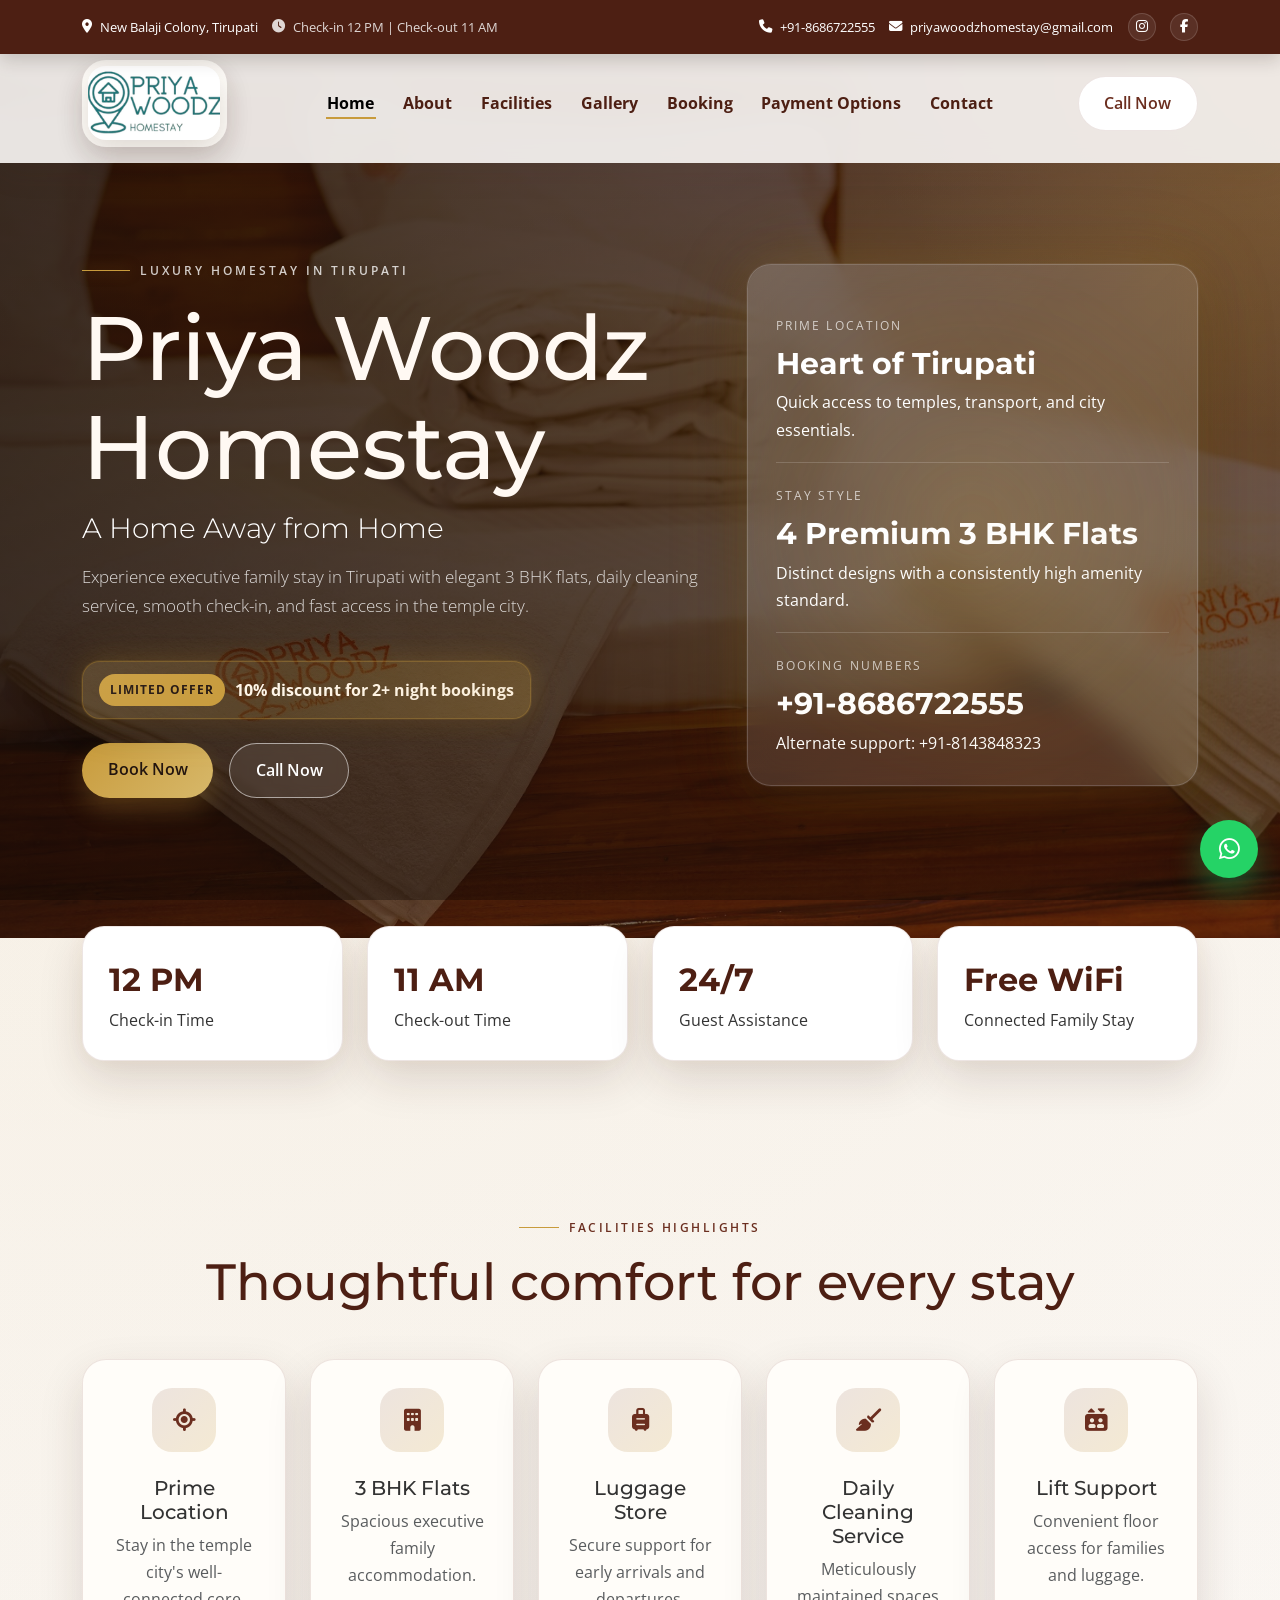
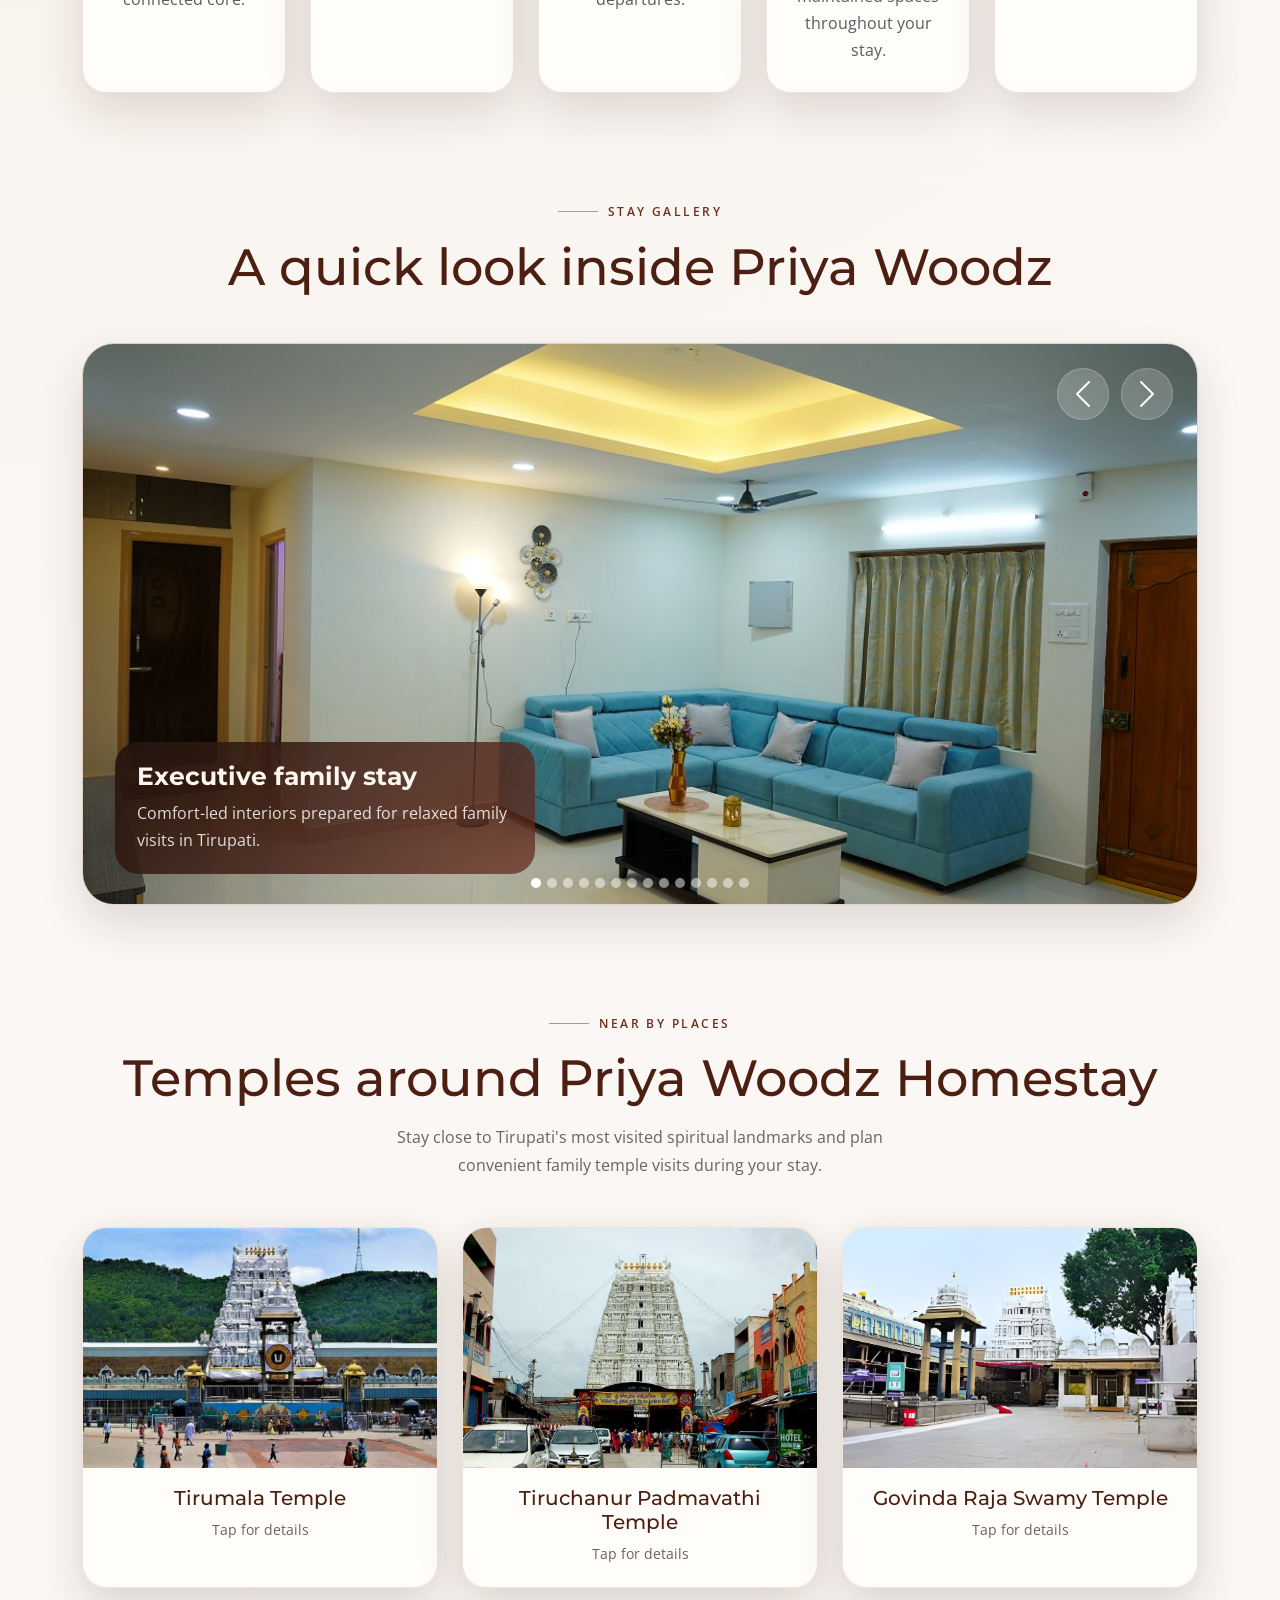
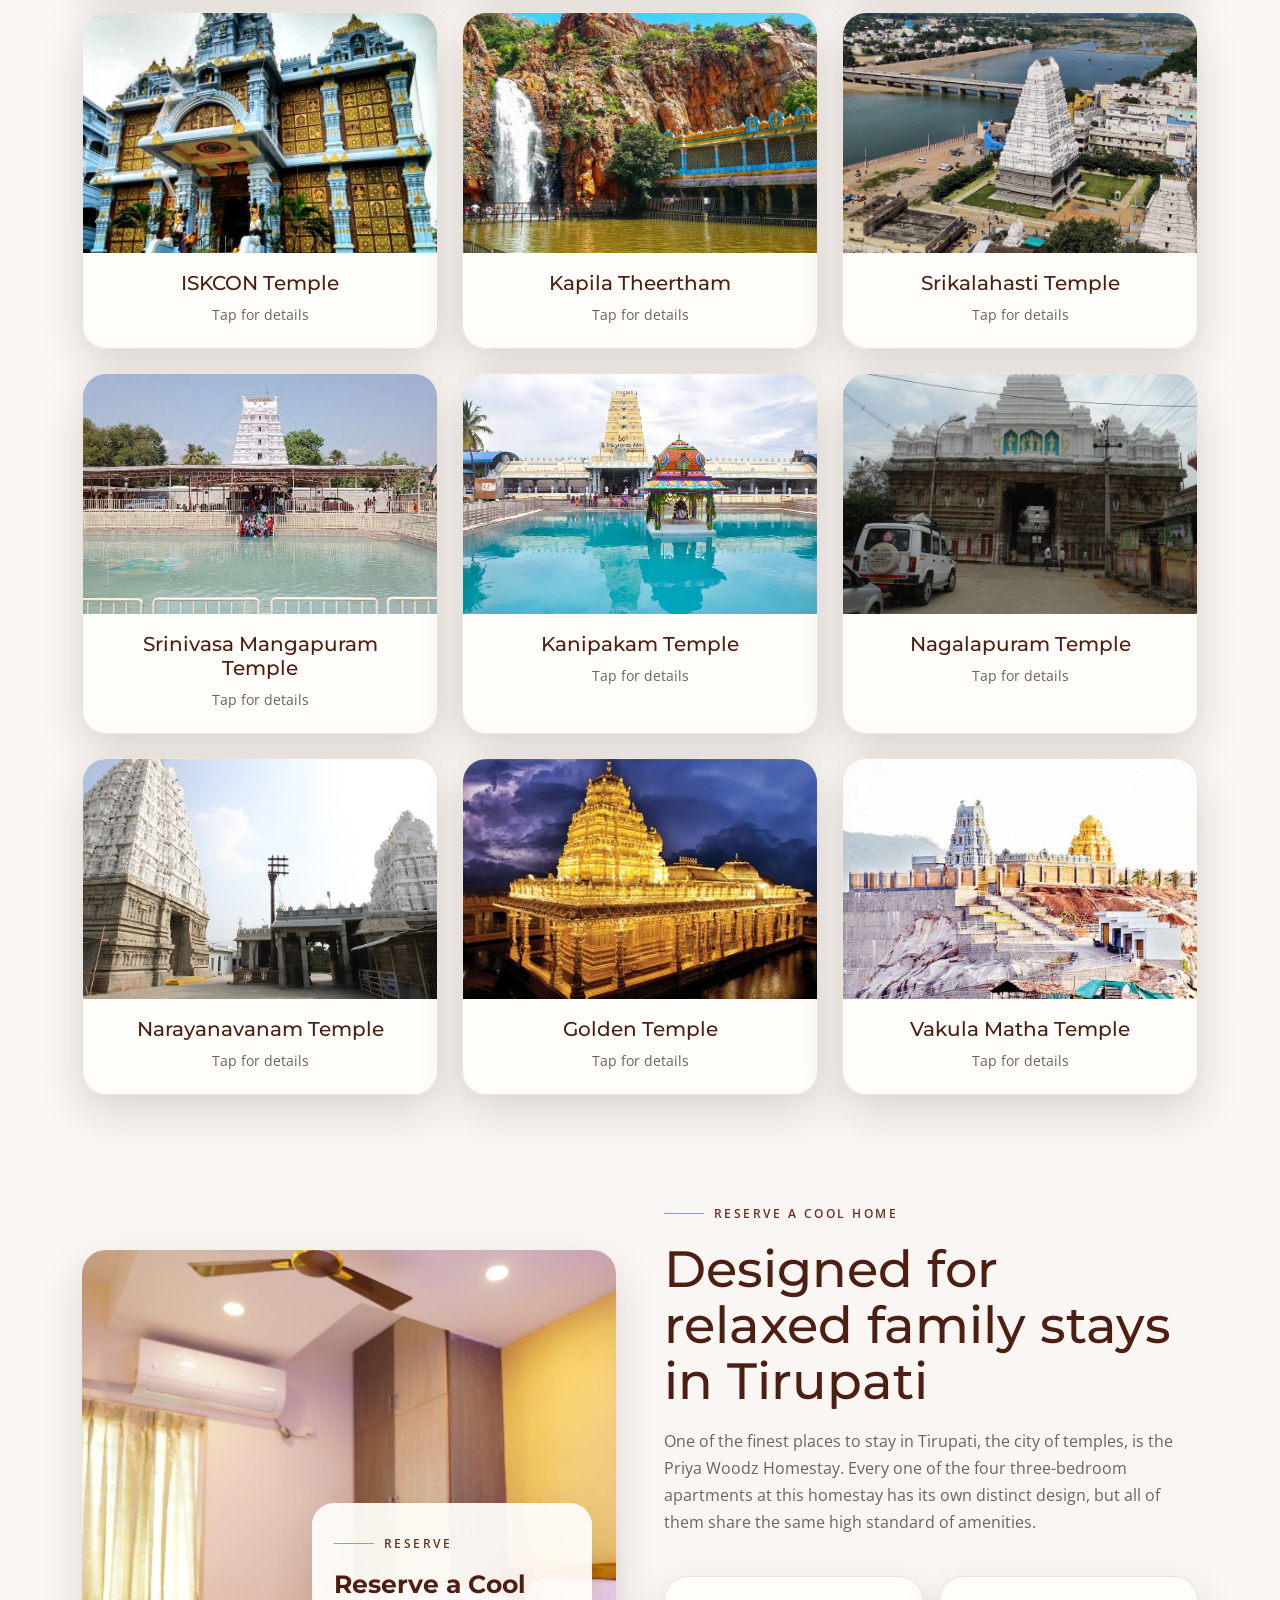
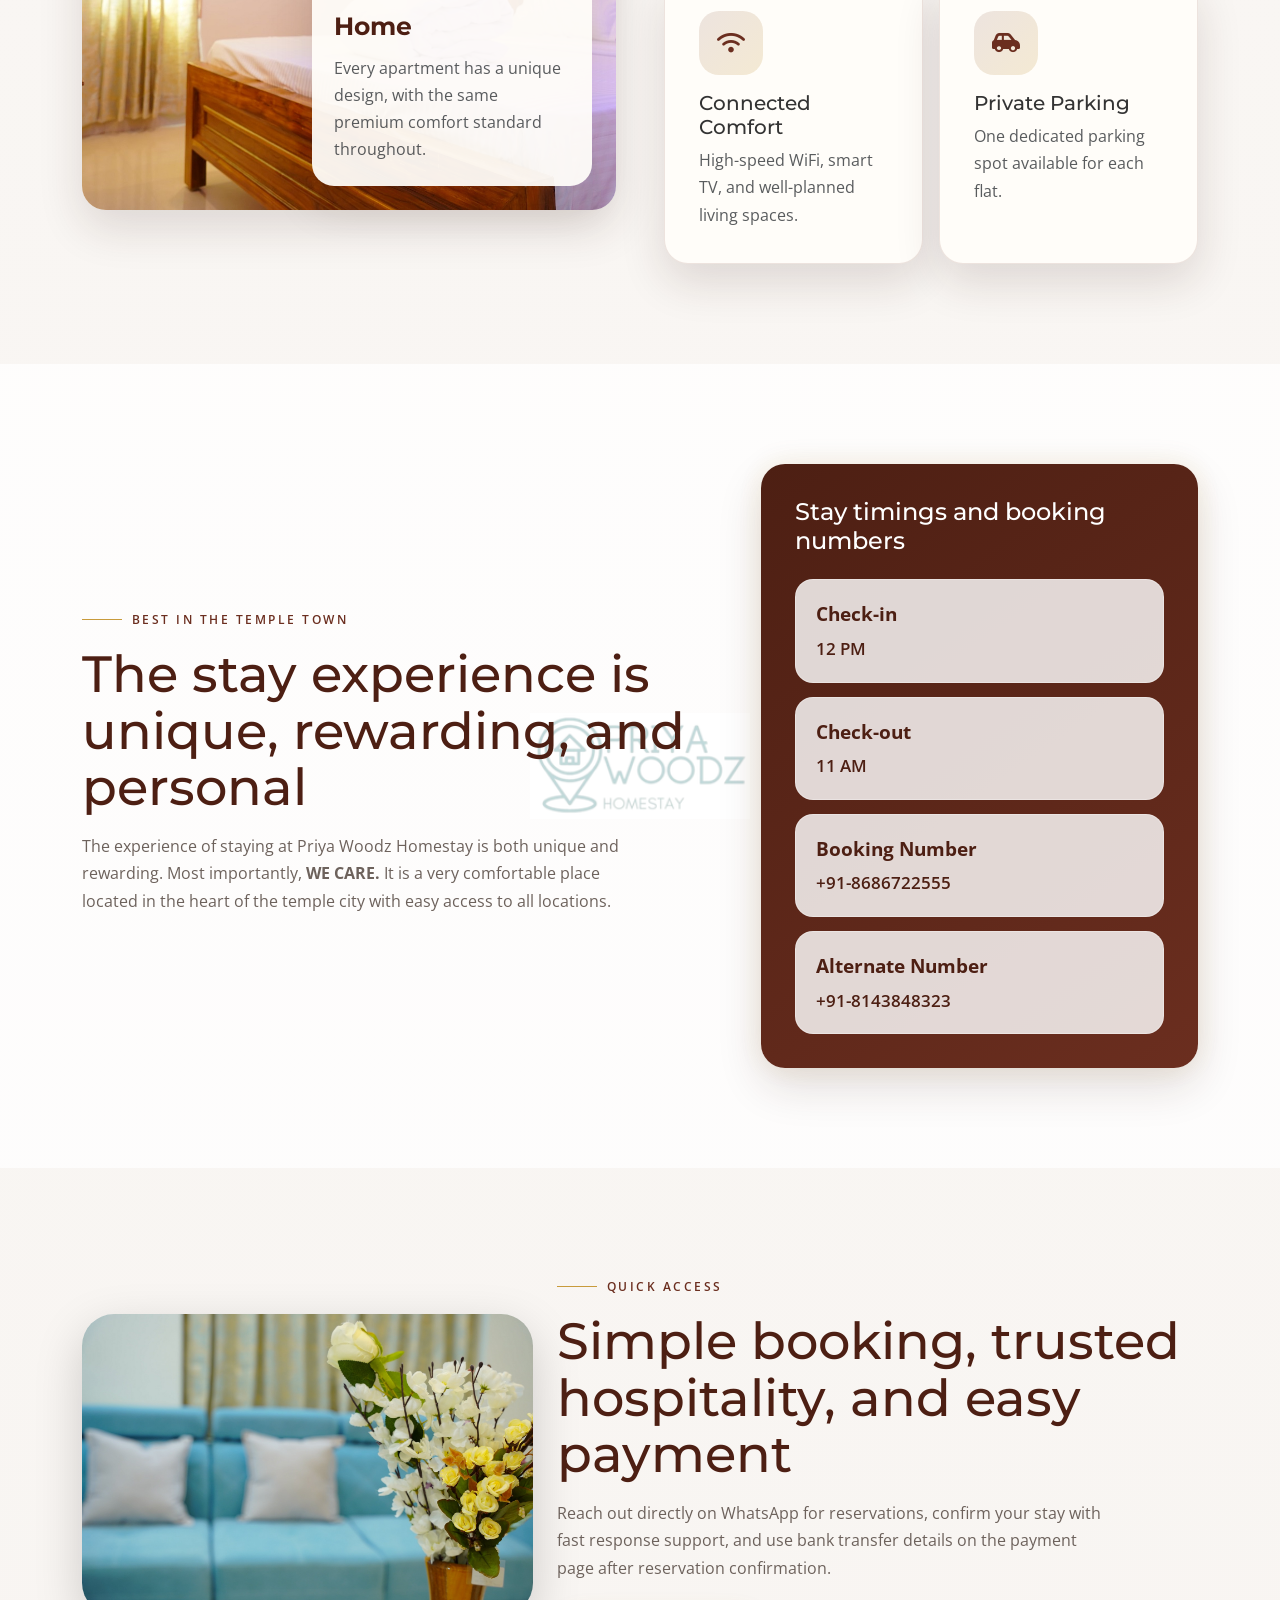
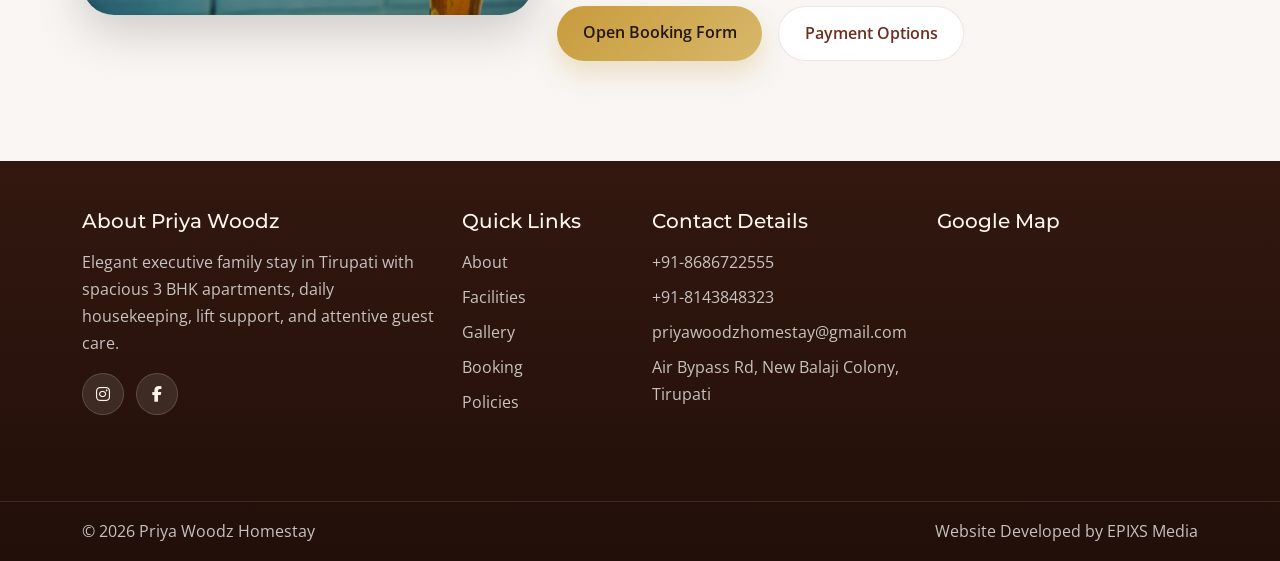
==== commit 4be83165: "Add nearby temples section with clickable details" ====
--- a/index.html
+++ b/index.html
@@ -209,6 +209,63 @@
   </section>
   <section class="section-padding pt-0">
     <div class="container">
+      <div class="text-center mb-5" data-aos="fade-up">
+        <span class="section-subtitle">Near by Places</span>
+        <h2 class="section-title">Temples around Priya Woodz Homestay</h2>
+        <p class="section-copy mx-auto">Stay close to Tirupati's most visited spiritual landmarks and plan convenient family temple visits during your stay.</p>
+      </div>
+      <div class="row g-4">
+        <div class="col-sm-6 col-lg-4" data-aos="fade-up"><div class="temple-card temple-trigger" role="button" tabindex="0" data-temple="tirumala" data-bs-toggle="modal" data-bs-target="#templeInfoModal"><img src="Images/temples/Tirumala Temple.jpg" alt="Tirumala Temple near Priya Woodz Homestay" loading="lazy"><div class="temple-card-body"><h3 class="h5 mb-1">Tirumala Temple</h3><span>Tap for details</span></div></div></div>
+        <div class="col-sm-6 col-lg-4" data-aos="fade-up" data-aos-delay="50"><div class="temple-card temple-trigger" role="button" tabindex="0" data-temple="tiruchanur" data-bs-toggle="modal" data-bs-target="#templeInfoModal"><img src="Images/temples/Tiruchanur Padmavathi Temple.jpg" alt="Tiruchanur Padmavathi Temple near Priya Woodz Homestay" loading="lazy"><div class="temple-card-body"><h3 class="h5 mb-1">Tiruchanur Padmavathi Temple</h3><span>Tap for details</span></div></div></div>
+        <div class="col-sm-6 col-lg-4" data-aos="fade-up" data-aos-delay="100"><div class="temple-card temple-trigger" role="button" tabindex="0" data-temple="govindaraja" data-bs-toggle="modal" data-bs-target="#templeInfoModal"><img src="Images/temples/Govinda Raja Swamy Temple.jpeg" alt="Govinda Raja Swamy Temple near Priya Woodz Homestay" loading="lazy"><div class="temple-card-body"><h3 class="h5 mb-1">Govinda Raja Swamy Temple</h3><span>Tap for details</span></div></div></div>
+        <div class="col-sm-6 col-lg-4" data-aos="fade-up"><div class="temple-card temple-trigger" role="button" tabindex="0" data-temple="iskcon" data-bs-toggle="modal" data-bs-target="#templeInfoModal"><img src="Images/temples/ISKCON Temple.jpg" alt="ISKCON Temple near Priya Woodz Homestay" loading="lazy"><div class="temple-card-body"><h3 class="h5 mb-1">ISKCON Temple</h3><span>Tap for details</span></div></div></div>
+        <div class="col-sm-6 col-lg-4" data-aos="fade-up" data-aos-delay="50"><div class="temple-card temple-trigger" role="button" tabindex="0" data-temple="kapila" data-bs-toggle="modal" data-bs-target="#templeInfoModal"><img src="Images/temples/Kapila Theertham.jpg" alt="Kapila Theertham near Priya Woodz Homestay" loading="lazy"><div class="temple-card-body"><h3 class="h5 mb-1">Kapila Theertham</h3><span>Tap for details</span></div></div></div>
+        <div class="col-sm-6 col-lg-4" data-aos="fade-up" data-aos-delay="100"><div class="temple-card temple-trigger" role="button" tabindex="0" data-temple="srikalahasti" data-bs-toggle="modal" data-bs-target="#templeInfoModal"><img src="Images/temples/Srikalahasti Temple.jpg" alt="Srikalahasti Temple near Priya Woodz Homestay" loading="lazy"><div class="temple-card-body"><h3 class="h5 mb-1">Srikalahasti Temple</h3><span>Tap for details</span></div></div></div>
+        <div class="col-sm-6 col-lg-4" data-aos="fade-up"><div class="temple-card temple-trigger" role="button" tabindex="0" data-temple="mangapuram" data-bs-toggle="modal" data-bs-target="#templeInfoModal"><img src="Images/temples/Srinivasa Mangapuram Temple.jpg" alt="Srinivasa Mangapuram Temple near Priya Woodz Homestay" loading="lazy"><div class="temple-card-body"><h3 class="h5 mb-1">Srinivasa Mangapuram Temple</h3><span>Tap for details</span></div></div></div>
+        <div class="col-sm-6 col-lg-4" data-aos="fade-up" data-aos-delay="50"><div class="temple-card temple-trigger" role="button" tabindex="0" data-temple="kanipakam" data-bs-toggle="modal" data-bs-target="#templeInfoModal"><img src="Images/temples/Kanipakam Temple.jpeg" alt="Kanipakam Temple near Priya Woodz Homestay" loading="lazy"><div class="temple-card-body"><h3 class="h5 mb-1">Kanipakam Temple</h3><span>Tap for details</span></div></div></div>
+        <div class="col-sm-6 col-lg-4" data-aos="fade-up" data-aos-delay="100"><div class="temple-card temple-trigger" role="button" tabindex="0" data-temple="nagalapuram" data-bs-toggle="modal" data-bs-target="#templeInfoModal"><img src="Images/temples/Nagalapuram Temple.jpg" alt="Nagalapuram Temple near Priya Woodz Homestay" loading="lazy"><div class="temple-card-body"><h3 class="h5 mb-1">Nagalapuram Temple</h3><span>Tap for details</span></div></div></div>
+        <div class="col-sm-6 col-lg-4" data-aos="fade-up"><div class="temple-card temple-trigger" role="button" tabindex="0" data-temple="narayanavanam" data-bs-toggle="modal" data-bs-target="#templeInfoModal"><img src="Images/temples/Narayanavanam Temple.jpg" alt="Narayanavanam Temple near Priya Woodz Homestay" loading="lazy"><div class="temple-card-body"><h3 class="h5 mb-1">Narayanavanam Temple</h3><span>Tap for details</span></div></div></div>
+        <div class="col-sm-6 col-lg-4" data-aos="fade-up" data-aos-delay="50"><div class="temple-card temple-trigger" role="button" tabindex="0" data-temple="golden" data-bs-toggle="modal" data-bs-target="#templeInfoModal"><img src="Images/temples/Golden Temple.jpg" alt="Golden Temple near Priya Woodz Homestay" loading="lazy"><div class="temple-card-body"><h3 class="h5 mb-1">Golden Temple</h3><span>Tap for details</span></div></div></div>
+        <div class="col-sm-6 col-lg-4" data-aos="fade-up" data-aos-delay="100"><div class="temple-card temple-trigger" role="button" tabindex="0" data-temple="vakula" data-bs-toggle="modal" data-bs-target="#templeInfoModal"><img src="Images/temples/Vakula Matha Temple.jpg" alt="Vakula Matha Temple near Priya Woodz Homestay" loading="lazy"><div class="temple-card-body"><h3 class="h5 mb-1">Vakula Matha Temple</h3><span>Tap for details</span></div></div></div>
+      </div>
+    </div>
+  </section>
+  <div class="modal fade" id="templeInfoModal" tabindex="-1" aria-labelledby="templeInfoTitle" aria-hidden="true">
+    <div class="modal-dialog modal-dialog-centered modal-lg">
+      <div class="modal-content temple-modal">
+        <div class="modal-header border-0 pb-0">
+          <div>
+            <span class="section-subtitle mb-2">Temple Details</span>
+            <h3 class="modal-title h2 mb-0" id="templeInfoTitle">Temple Name</h3>
+          </div>
+          <button type="button" class="btn-close btn-close-white" data-bs-dismiss="modal" aria-label="Close"></button>
+        </div>
+        <div class="modal-body pt-3">
+          <div class="row g-4 align-items-center">
+            <div class="col-lg-6">
+              <img id="templeInfoImage" class="temple-modal-image" src="Images/temples/Tirumala Temple.jpg" alt="Temple image">
+            </div>
+            <div class="col-lg-6">
+              <p id="templeInfoSummary" class="mb-4"></p>
+              <div class="temple-facts">
+                <div class="temple-fact-card">
+                  <span>Approx. Distance</span>
+                  <strong id="templeInfoDistance">--</strong>
+                </div>
+                <div class="temple-fact-card">
+                  <span>Approx. Cab Time</span>
+                  <strong id="templeInfoTravel">--</strong>
+                </div>
+              </div>
+              <p class="temple-note mb-0">Travel estimates are approximate and can vary based on road conditions, temple traffic, and pickup time from Priya Woodz Homestay.</p>
+            </div>
+          </div>
+        </div>
+      </div>
+    </div>
+  </div>
+  <section class="section-padding pt-0">
+    <div class="container">
       <div class="row align-items-center g-5">
         <div class="col-lg-6" data-aos="fade-right">
           <div class="split-media">
--- a/css/style.css
+++ b/css/style.css
@@ -832,6 +832,103 @@
   background: var(--accent);
 }
 
+.temple-card {
+  height: 100%;
+  overflow: hidden;
+  border-radius: 24px;
+  background: rgba(255, 253, 249, 0.96);
+  border: 1px solid var(--border);
+  box-shadow:
+    var(--shadow),
+    0 0 22px rgba(200, 155, 60, 0.05);
+  transition: var(--transition);
+  cursor: pointer;
+}
+
+.temple-card img {
+  width: 100%;
+  height: 240px;
+  object-fit: cover;
+  transition: transform 0.45s ease;
+}
+
+.temple-card-body {
+  padding: 18px 20px 20px;
+  text-align: center;
+}
+
+.temple-card-body span {
+  display: inline-block;
+  margin-top: 4px;
+  font-size: 0.88rem;
+  color: var(--muted);
+}
+
+.temple-card-body h3 {
+  color: var(--primary-dark);
+}
+
+.temple-card:hover {
+  transform: translateY(-4px);
+  box-shadow:
+    0 20px 48px rgba(56, 29, 18, 0.16),
+    0 0 34px rgba(200, 155, 60, 0.14);
+}
+
+.temple-card:hover img {
+  transform: scale(1.04);
+}
+
+.temple-modal {
+  background: linear-gradient(160deg, rgba(77, 31, 19, 0.98), rgba(107, 46, 31, 0.96));
+  color: #fff7ef;
+  border: 1px solid rgba(255, 255, 255, 0.12);
+  border-radius: 28px;
+  box-shadow:
+    0 24px 70px rgba(18, 9, 5, 0.34),
+    0 0 56px rgba(200, 155, 60, 0.18);
+}
+
+.temple-modal-image {
+  width: 100%;
+  border-radius: 22px;
+  min-height: 320px;
+  object-fit: cover;
+  box-shadow: 0 16px 36px rgba(18, 9, 5, 0.24);
+}
+
+.temple-facts {
+  display: grid;
+  grid-template-columns: repeat(2, minmax(0, 1fr));
+  gap: 16px;
+  margin-bottom: 18px;
+}
+
+.temple-fact-card {
+  padding: 18px;
+  border-radius: 20px;
+  background: rgba(255, 255, 255, 0.08);
+  border: 1px solid rgba(255, 255, 255, 0.12);
+}
+
+.temple-fact-card span {
+  display: block;
+  font-size: 0.76rem;
+  text-transform: uppercase;
+  letter-spacing: 0.14em;
+  color: rgba(255, 255, 255, 0.72);
+  margin-bottom: 6px;
+}
+
+.temple-fact-card strong {
+  font-size: 1.35rem;
+}
+
+.temple-note {
+  color: rgba(255, 255, 255, 0.75);
+  font-size: 0.92rem;
+}
+
 .gallery-grid {
   column-count: 3;
   column-gap: 22px;
--- a/css/responsive.css
+++ b/css/responsive.css
@@ -245,6 +245,10 @@
     text-align: center;
   }
 
+  .temple-facts {
+    grid-template-columns: 1fr;
+  }
+
   .whatsapp-float {
     right: 16px;
     bottom: 16px;
